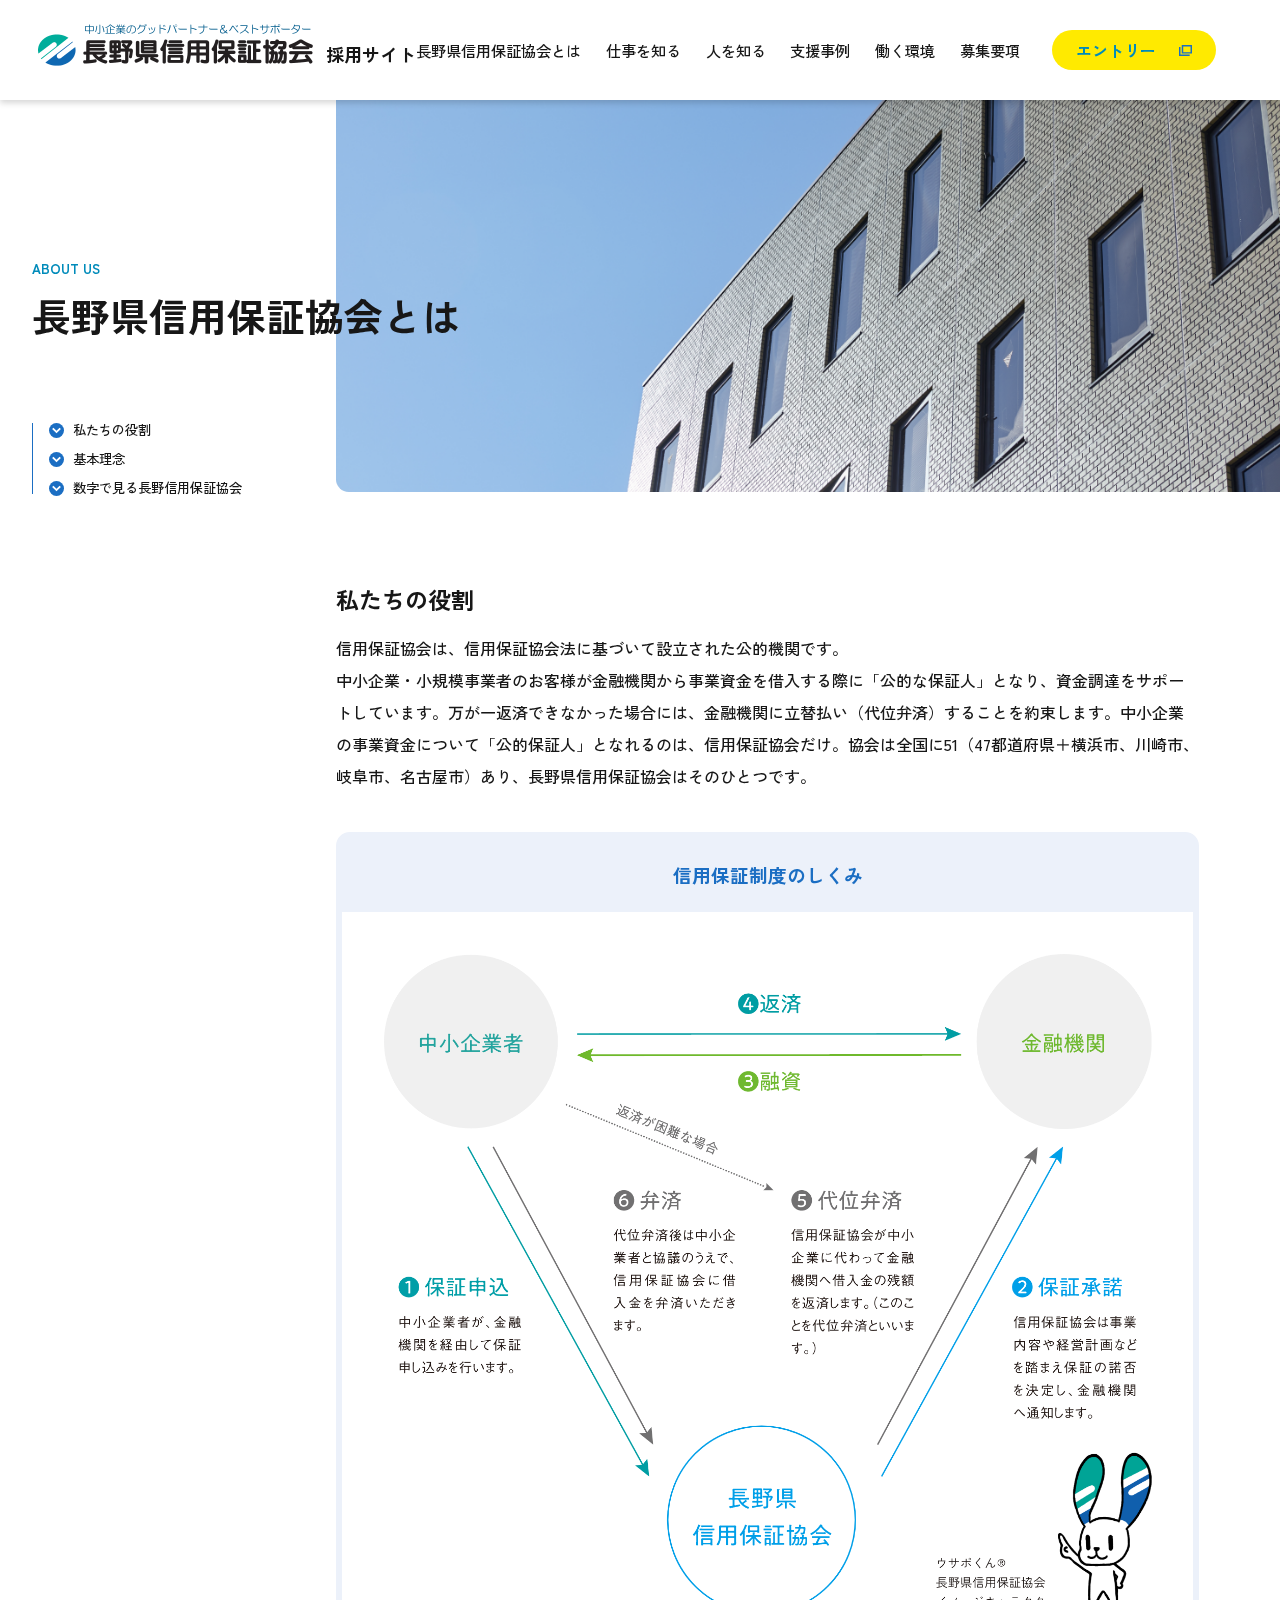
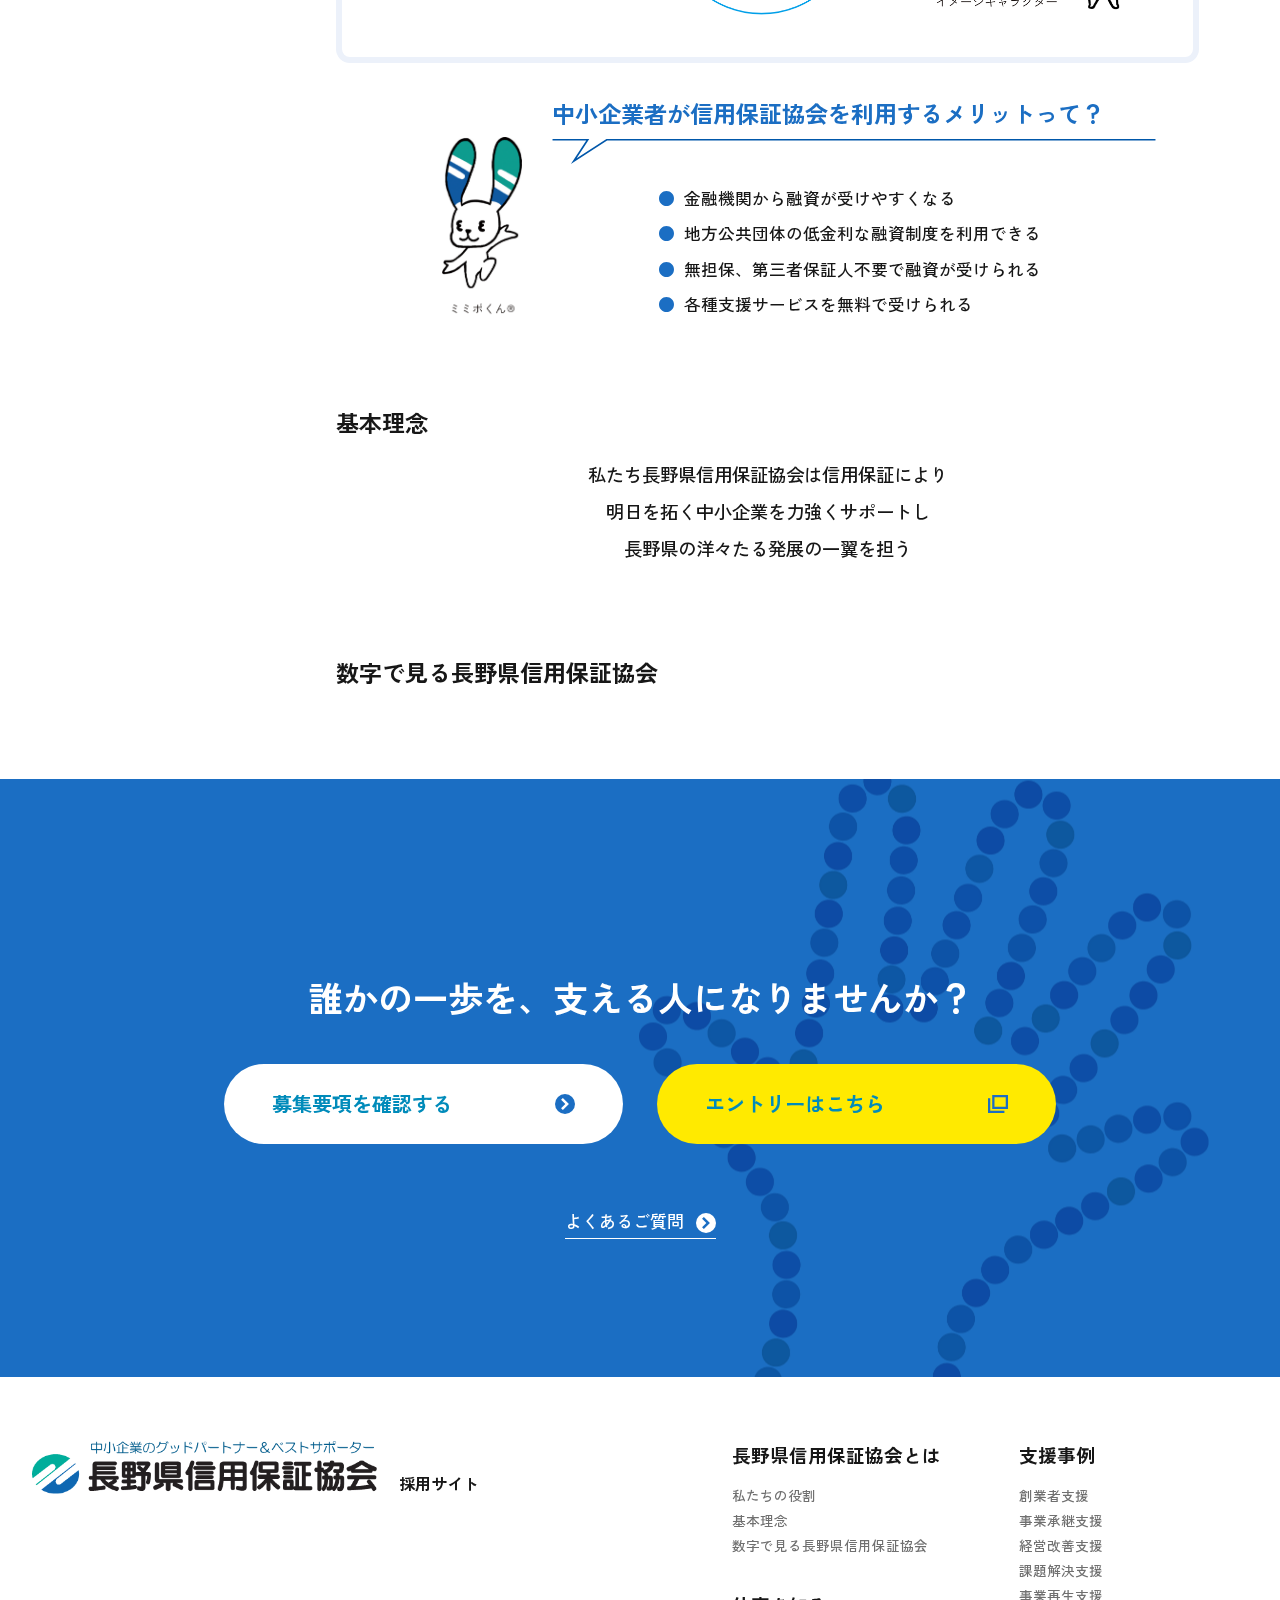
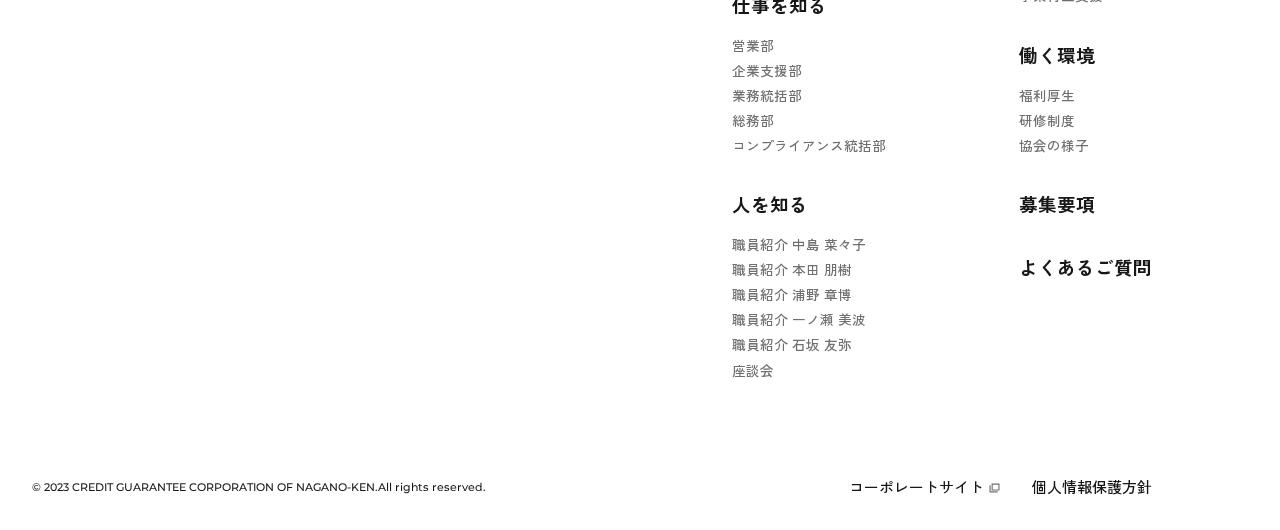
==== about/index.html @ b700a1e4 "20230323-001" ====
<!DOCTYPE html>
<html dir="ltr" lang="ja" prefix="og: https://ogp.me/ns#"  class="no-js">
<head>
<meta charset="UTF-8">
<meta name="viewport" content="width=device-width">
<title>長野県信用保証協会とは | 採用サイト | 長野県信用保証協会</title>

<meta name="robots" content="max-image-preview:large" />
<link rel="canonical" href="http://nagano-cgc-orjp.check-xbiz.jp/cms/recruit" />
<meta property="og:locale" content="ja_JP" />
<meta property="og:site_name" content="長野県信用保証協会とは | 採用サイト | 長野県信用保証協会" />
<meta property="og:type" content="company" />
<meta property="og:title" content="長野県信用保証協会とは | 採用サイト | 長野県信用保証協会" />
<meta property="og:url" content="http://nagano-cgc-orjp.check-xbiz.jp/cms/recruit/guideline" />
<meta property="og:image" content="http://nagano-cgc-orjp.check-xbiz.jp/cms/recruit/ogp.png" />
<meta name="twitter:card" content="summary_large_image" />
<meta name="twitter:title" content="長野県信用保証協会とは | 採用サイト | 長野県信用保証協会" />
<meta name="twitter:image" content="http://nagano-cgc-orjp.check-xbiz.jp/cms/recruit/ogp.png" />

<link rel='stylesheet' href='../assets/css/reset.css?ver=6.1.1' type='text/css' media='all' />
<link rel='stylesheet' href='../assets/css/style.css?ver=6.1.1' type='text/css' media='all' />
<script src="https://ajax.googleapis.com/ajax/libs/jquery/3.6.3/jquery.min.js"></script>
<link rel="icon" href="http://nagano-cgc-orjp.check-xbiz.jp/cms/recruit/favicon.png" type="image/png"/>
</head>

<body class="l-body" id="about">

<div class="p-header__sp">
  <button class="p-header__menu-button"></button>
  <div class="p-header__menu-design">
    <span></span>
    <span></span>
    <span></span>
  </div>
</div>

<header class="l-header">
  <div class="p-header">
    <figure class="p-header__logo">
      <a href="http://nagano-cgc-orjp.check-xbiz.jp/cms">
        <img src="../assets/img/logo.png" alt="長野県信用保証協会 採用サイト">
      </a>
    </figure>
    <div class="p-header__nav-container">
      <nav class="p-header__nav">
        <ul class="p-header__nav-list">
          <li class="p-header__nav-item c-link--animation-ub2"><a href="../about">長野県信用保証協会とは</a></li>
          <li class="p-header__nav-item c-link--animation-ub2"><a href="../works/">仕事を知る</a></li>
          <li class="p-header__nav-item c-link--animation-ub2"><a href="../people/">人を知る</a></li>
          <li class="p-header__nav-item c-link--animation-ub2"><a href="../case/">支援事例</a></li>
          <li class="p-header__nav-item c-link--animation-ub2"><a href="../environment/">働く環境</a></li>
          <li class="p-header__nav-item c-link--animation-ub2"><a href="../guideline/">募集要項</a></li>
        </ul>
        <div class="p-header__nav-entry"><a href=""><span>エントリー</span></a></div>
      </nav>
    </div>
  </div>
</header>

<main class="l-main">

  <div class="l-hero">
    <h1 class="c-text--h1"><span>ABOUT US</span>長野県信用保証協会とは</h1>
    <img src="../assets/img/about/main.png" alt="">
  </div>

  <section class="l-wrapper__outer2 l-wrapper">
    <section class="l-wrapper--left">
      <div class="l-wrapper--left--fixed">
        <h1 class="c-text--h1"><span>ABOUT US</span>長野県信用保証協会とは</h1>
        <nav class="l-nav">
          <ul>
            <li><a href="#">私たちの役割</a></li>
            <li><a href="#">基本理念</a></li>
            <li><a href="#">数字で見る長野信用保証協会</a></li>
          </ul>
        </nav>
      </div>
    </section>
    <section class="l-wrapper__container l-wrapper--right p-about">
      <div class="p-text-box">
        <h2 class="c-text--h2">私たちの役割</h2>
        <p>信用保証協会は、信用保証協会法に基づいて設立された公的機関です。<br>
          中小企業・小規模事業者のお客様が金融機関から事業資金を借入する際に「公的な保証人」となり、資金調達をサポートしています。万が一返済できなかった場合には、金融機関に立替払い（代位弁済）することを約束します。中小企業の事業資金について「公的保証人」となれるのは、信用保証協会だけ。協会は全国に51（47都道府県＋横浜市、川崎市、岐阜市、名古屋市）あり、長野県信用保証協会はそのひとつです。</p>
        <div class="p-text-box--bluBox">
          <h2>信用保証制度のしくみ</h2>
          <div class="p-text-box--bluBox--inner">
            <img src="../assets/img/about/fig.png" alt="">
          </div>
        </div>
        <div class="p-about--merit">
          <h2>中小企業者が信用保証協会を利用するメリットって？</h2>
          <ul>
            <li>金融機関から融資が受けやすくなる</li>
            <li>地方公共団体の低金利な融資制度を利用できる</li>
            <li>無担保、第三者保証人不要で融資が受けられる</li>
            <li>各種支援サービスを無料で受けられる</li>
          </ul>
        </div>
      </div>

      <div class="p-text-box">
        <h2 class="c-text--h2">基本理念</h2>
        <p class="p-about--philosophy">私たち長野県信用保証協会は信用保証により<br>明日を拓く中小企業を力強くサポートし<br>長野県の洋々たる発展の一翼を担う</p>
      </div>

      <div class="p-text-box">
        <h2 class="c-text--h2">数字で見る長野県信用保証協会</h2>
        <section>
          <div>
            <h2></h2>
            <div></div>
          </div>
        </section>
      </div>

    </section>
  </section>
</main>

<footer class="l-footer">
  <div class="p-footer">

    <div class="p-footer__banner">
      <div class="p-footer__banner-inner l-wrapper3">
        <h2 class="p-footer__banner-text">誰かの一歩を、<br class="c-br--tab">支える人になりませんか？</h2>
        <ul class="p-footer__banner-list">
          <li class="p-footer__banner-list-item -white"><a href=""><span>募集要項を確認する</span></a></li>
          <li class="p-footer__banner-list-item -yellow"><a href="" target="_blank"><span>エントリーはこちら</span></a></li>
        </ul>
        <div class="p-footer__banner-list-faq"><a href=""><span>よくあるご質問</span></a></div>
      </div>
    </div>

    <div class="l-wrapper">
      <div class="p-footer__inner-sitemap">
        <div class="p-footer__inner-logo">
          <figure class="p-footer__logo">
            <img src="../assets/img/logo.png" alt="長野県信用保証協会 採用サイト">
          </figure>
        </div>
        <div class="p-footer__inner-list">
          <dl class="p-footer__list">
            <div class="p-footer__list-item">
              <dt><a href="../about/">長野県信用保証協会とは</a></dt>
              <dd><a href="../about/role/">私たちの役割</a></dd>
              <dd><a href="../about/principle/">基本理念</a></dd>
              <dd><a href="../about/detail/">数字で見る長野県信用保証協会</a></dd>
            </div>
            <div class="p-footer__list-item">
              <dt><a href="../works/">仕事を知る</a></dt>
              <dd><a href="../works/business/">営業部</a></dd>
              <dd><a href="../works/support/">企業支援部</a></dd>
              <dd><a href="../works/management/">業務統括部</a></dd>
              <dd><a href="../works/generalAffairs">総務部</a></dd>
              <dd><a href="../works/compliance/">コンプライアンス統括部</a></dd>
            </div>
            <div class="p-footer__list-item">
              <dt><a href="../people/">人を知る</a></dt>
              <dd><a href="../people/people01/">職員紹介 中島 菜々子</a></dd>
              <dd><a href="../people/people02/">職員紹介 本田 朋樹</a></dd>
              <dd><a href="../people/people03/">職員紹介 浦野 章博</a></dd>
              <dd><a href="../people/people04/">職員紹介 一ノ瀬 美波</a></dd>
              <dd><a href="../people/people05/">職員紹介 石坂 友弥</a></dd>
              <dd><a href="../people/symposium/">座談会</a></dd>
            </div>
          </dl>
          <dl class="p-footer__list">
            <div class="p-footer__list-item">
              <dt><a href="../case/">支援事例</a></dt>
              <dd><a href="../case/founder/">創業者支援
              <dd><a href="../case/businessSuccession/">事業承継支援</a></dd>
              <dd><a href="../case/managementImprovement/">経営改善支援</a></dd>
              <dd><a href="../case/problemSolving/">課題解決支援</a></dd>
              <dd><a href="../case/jigyosaisei/">事業再生支援</a></dd>
            </div>
            <div class="p-footer__list-item">
              <dt><a href="../environment/">働く環境</a></dt>
              <dd><a href="../Welfare/">福利厚生</a></dd>
              <dd><a href="../training/">研修制度</a></dd>
              <dd><a href="../state/">協会の様子</a></dd>
            </div>
            <div class="p-footer__list-item">
              <dt><a href="../guideline/">募集要項</a></dt>
            </div>
            <div class="p-footer__list-item">
              <dt><a href="../faq/">よくあるご質問</a></dt>
            </div>
          </dl>
        </div>
      </div>

      <div class="p-footer__inner-bottom">
        <div class="p-footer__bottom">
          <small>&copy; 2023 CREDIT GUARANTEE CORPORATION OF NAGANO-KEN.<br class="c-br--tab">All rights reserved.</small>
        </div>
        <ul class="p-footer__corporate">
          <li><a href=""><span class="c-icon--blank">コーポレートサイト</span></a></li>
          <li><a href=""><span>個人情報保護方針</span></a></li>
        </ul>
      </div>

    </div>
  </div>
</footer>
<script src="../assets/js/common.js"></script>
</body>

</html>
---- assets/css/style.css ----
@charset "UTF-8";
@import url("https://fonts.googleapis.com/css2?family=Zen+Kaku+Gothic+New:wght@400;500;700&display=swap");
@import url("https://fonts.googleapis.com/css2?family=Aboreto&display=swap");
@import url("https://fonts.googleapis.com/css2?family=Montserrat&display=swap");
@import url("https://fonts.googleapis.com/css2?family=Shippori+Mincho:wght@600&display=swap");
/*
i-functions
-----------------------------------------------------*/
/*
i-setting
-----------------------------------------------------*/
a, img, a img {
  border: none;
  outline: none;
  text-decoration: none;
  color: #171717;
}

body {
  font-family: "Zen Kaku Gothic New", sans-serif;
  font-weight: 500;
  color: #171717;
  background-color: #fff;
  position: relative;
  width: 100%;
  -webkit-font-smoothing: antialiased;
}

/*
i-mixin
-----------------------------------------------------*/
/*
index
-----------------------------------------------------*/
/*
l-wrapper
-----------------------------------------------------*/
.l-wrapper {
  max-width: 84rem;
  width: 100%;
  padding: 0 2rem;
  padding: 0 4%;
  margin: 0 auto;
}
@media screen and (min-width: 1280px) {
  .l-wrapper {
    padding: 0 2rem;
  }
}

.l-wrapper2 {
  max-width: 73rem;
  width: 100%;
  padding: 0 0rem;
  margin: 0 auto;
}
@media screen and (min-width: 900px) {
  .l-wrapper2 {
    padding: 0 2rem;
  }
}

.l-wrapper3 {
  max-width: 56rem;
  width: 100%;
  padding: 0 8%;
  margin: 0 auto;
}
@media screen and (min-width: 900px) {
  .l-wrapper3 {
    padding: 0 2rem;
  }
}

.l-wrapper__outer {
  padding-top: clamp(48px, 50vw - 592px, 192px);
}

.l-wrapper__outer2 {
  display: -webkit-box;
  display: -ms-flexbox;
  display: flex;
  -ms-flex-wrap: wrap;
      flex-wrap: wrap;
  -webkit-box-pack: justify;
      -ms-flex-pack: justify;
          justify-content: space-between;
}

.l-wrapper--left {
  max-width: 100%;
  width: 100%;
  margin: 0;
}
@media screen and (min-width: 1280px) {
  .l-wrapper--left {
    max-width: 21rem;
  }
}
.l-wrapper--left--fixed h1 {
  display: none;
}
@media screen and (min-width: 1280px) {
  .l-wrapper--left--fixed h1 {
    display: block;
  }
}
@media screen and (min-width: 1280px) {
  .l-wrapper--left--fixed {
    position: absolute;
    top: 256px;
  }
}

.l-wrapper--right {
  max-width: 100%;
  width: 100%;
  margin: 0;
  padding: 0 4%;
}
@media screen and (min-width: 1280px) {
  .l-wrapper--right {
    padding-left: calc(50% - 304px);
    padding-top: clamp(96px, 28.47vw - 268.4px, 178px);
  }
}

/*
l-section
-----------------------------------------------------*/
/*
l-main
-----------------------------------------------------*/
/*
l-header
-----------------------------------------------------*/
.l-header {
  position: fixed;
  z-index: 11;
  width: 100%;
  top: 0;
  height: 60px;
  background-color: #fff;
  -webkit-box-shadow: 0 3px 6px rgba(0, 0, 0, 0.16);
          box-shadow: 0 3px 6px rgba(0, 0, 0, 0.16);
}
@media screen and (min-width: 1280px) {
  .l-header {
    height: 100px;
  }
}

/*
l-footer
-----------------------------------------------------*/
.l-footer {
  width: 100%;
  position: relative;
  width: 100%;
  background: #fff;
}

/*
l-nav
-----------------------------------------------------*/
.l-nav {
  margin: 2rem 4% 4rem 4%;
}
.l-nav ul {
  border-left: 1px solid #1B6EC3;
  list-style-type: none;
  margin: 0;
  padding: 0;
  display: -webkit-box;
  display: -ms-flexbox;
  display: flex;
  -ms-flex-wrap: wrap;
      flex-wrap: wrap;
  gap: clamp(14px, 0.18vw + 13.2px, 16px);
}
@media screen and (min-width: 1280px) {
  .l-nav ul {
    display: -webkit-box;
    display: -ms-flexbox;
    display: flex;
    -webkit-box-orient: vertical;
    -webkit-box-direction: normal;
        -ms-flex-direction: column;
            flex-direction: column;
  }
}
.l-nav ul li {
  font-size: clamp(0.6875rem, 0.27vw + 0.6125rem, 0.875rem);
  line-height: clamp(11px, 0.27vw + 9.8px, 14px);
  padding-left: clamp(36px, 0.54vw + 33.5px, 42px);
  position: relative;
}
.l-nav ul li:before {
  content: "";
  display: block;
  width: clamp(14px, 0.18vw + 13.2px, 16px);
  height: clamp(14px, 0.18vw + 13.2px, 16px);
  background: url(../img/arw/blue_down.svg) no-repeat 0 0;
  background-size: contain;
  position: absolute;
  top: 0;
  left: clamp(14px, 0.18vw + 13.2px, 16px);
}
@media screen and (min-width: 1280px) {
  .l-nav {
    margin: 0;
  }
}

/*
l-body
-----------------------------------------------------*/
.l-body {
  padding-top: 60px;
}
@media screen and (min-width: 1280px) {
  .l-body {
    padding-top: 100px;
  }
}

/*
l-hero
-----------------------------------------------------*/
.l-hero {
  padding: 0 0 0 8%;
}
.l-hero img {
  border-radius: 0.8rem 0 0 0.8rem;
  margin-top: 0rem;
}
@media screen and (min-width: 1280px) {
  .l-hero img {
    margin-top: -0.8rem;
  }
}
@media screen and (min-width: 1280px) {
  .l-hero {
    padding: 0 0 0 calc(50% - 304px);
  }
}
.l-hero h1 {
  padding-top: clamp(48px, 5.85vw + 21.1px, 96px);
  margin-bottom: clamp(32px, 5.85vw + 5.1px, 80px);
  display: block;
  padding-left: 0;
}
@media screen and (min-width: 1280px) {
  .l-hero h1 {
    display: none;
  }
}

/*
c-text
-----------------------------------------------------*/
.c-text--h1 {
  font-size: clamp(1.5rem, 1.81vw + 0.975rem, 2.75rem);
  line-height: clamp(24px, 1.81vw + 15.6px, 44px);
  margin-bottom: clamp(48px, 5.78vw + 21.4px, 112px);
  font-weight: 700;
  line-height: 1.6rem;
  padding-left: 4%;
}
@media screen and (min-width: 1280px) {
  .c-text--h1 {
    padding-left: 0;
  }
}
.c-text--h1 span {
  font-size: clamp(0.75rem, 0.18vw + 0.7rem, 0.875rem);
  margin-bottom: clamp(12px, 1.08vw + 7.1px, 24px);
  color: #008BBA;
  display: block;
}
.c-text--h2 {
  font-size: clamp(1.25rem, 0.36vw + 1.15rem, 1.5rem);
  line-height: clamp(20px, 0.36vw + 18.4px, 24px);
  margin-bottom: clamp(16px, 0.72vw + 12.7px, 24px);
  font-weight: 700;
}
.c-text--h3 {
  font-size: clamp(1rem, 0.36vw + 0.9rem, 1.25rem);
  line-height: clamp(24px, 0.54vw + 21.5px, 30px);
  margin-bottom: clamp(12px, 0.36vw + 10.4px, 16px);
  padding-left: clamp(12px, 0.36vw + 10.4px, 16px);
  border-left: 1px solid #1B6EC3;
  font-weight: 500;
}

/*
c-arrow
-----------------------------------------------------*/
/*
c-br
-----------------------------------------------------*/
.c-br--tab {
  display: block;
}
@media screen and (min-width: 900px) {
  .c-br--tab {
    display: none;
  }
}
.c-br--tab-r {
  display: none;
}
@media screen and (min-width: 900px) {
  .c-br--tab-r {
    display: block;
  }
}
.c-br--lap {
  display: block;
}
@media screen and (min-width: 1025px) {
  .c-br--lap {
    display: none;
  }
}
.c-br--lap-r {
  display: none;
}
@media screen and (min-width: 1025px) {
  .c-br--lap-r {
    display: block;
  }
}
.c-br--640 {
  display: none;
}

@media screen and (min-width: 540px) {
  .c-br--640 {
    display: block;
  }
}
@media screen and (min-width: 640px) {
  .c-br--640 {
    display: none;
  }
}
/*
c-link
-----------------------------------------------------*/
/*
c-searchbox
-----------------------------------------------------*/
.c-searchbox {
  border-radius: 99px;
  border: 1px solid #1B6EC3;
  line-height: 49px;
  padding-left: 25px;
  width: 100%;
}

/*
c-icon
-----------------------------------------------------*/
.c-icon--blank::after {
  content: "";
  display: inline-block;
  height: 10px;
  width: 9px;
  background-image: url(../img/icon/gray_blank.svg);
  background-repeat: no-repeat;
  background-position: 100% 32%;
  background-size: contain;
  padding-right: 1rem;
}

/*
c-button
-----------------------------------------------------*/
/*
c-figure
-----------------------------------------------------*/
.c-figure--w3h2 {
  aspect-ratio: 3/2;
}

/*
p-footer
-----------------------------------------------------*/
.p-footer {
  padding: 0 0 2rem;
}
.p-footer__banner {
  background: #1B6EC3;
  display: -webkit-box;
  display: -ms-flexbox;
  display: flex;
  -webkit-box-orient: vertical;
  -webkit-box-direction: normal;
      -ms-flex-direction: column;
          flex-direction: column;
  -webkit-box-pack: center;
      -ms-flex-pack: center;
          justify-content: center;
  -webkit-box-align: center;
      -ms-flex-align: center;
          align-items: center;
  padding: 3rem 0 6rem;
  position: relative;
}
@media screen and (min-width: 1280px) {
  .p-footer__banner {
    padding: 12rem 0 9rem;
  }
}
.p-footer__banner::after {
  content: "";
  width: 100%;
  height: 100%;
  position: absolute;
  z-index: 0;
  top: 0;
  left: 0;
  right: 0;
  bottom: 0;
  background: url(../img/footer/hand.png) no-repeat;
  background-size: 240px;
  background-position: -15% 150%;
  mix-blend-mode: multiply;
}
@media screen and (min-width: 1280px) {
  .p-footer__banner::after {
    background-size: 570px 718px;
    background-position: 90% 10%;
  }
}
.p-footer__banner-inner {
  position: relative;
  z-index: 1;
}
.p-footer__banner-text {
  color: #fff;
  font-size: clamp(1.5rem, 1.35vw + 1.1125rem, 2.4375rem);
  font-weight: 700;
  text-align: center;
  margin: 0 auto 3rem;
}
@media screen and (min-width: 1280px) {
  .p-footer__banner-text {
    margin: 0 auto 2.5rem;
  }
}
.p-footer__banner-list {
  display: -webkit-box;
  display: -ms-flexbox;
  display: flex;
  -ms-flex-wrap: wrap;
      flex-wrap: wrap;
  -webkit-box-pack: justify;
      -ms-flex-pack: justify;
          justify-content: space-between;
  gap: 0.8rem 0;
}
@media screen and (min-width: 1280px) {
  .p-footer__banner-list {
    gap: 0;
  }
}
.p-footer__banner-list-item {
  width: 100%;
  height: 60px;
  border-radius: 30px;
  list-style-type: none;
}
@media screen and (min-width: 1280px) {
  .p-footer__banner-list-item {
    width: 48%;
    height: 5rem;
    border-radius: 2.5rem;
  }
}
.p-footer__banner-list-item span {
  color: #008BBA;
  font-weight: 700;
  width: 100%;
  height: 100%;
  padding: 0 2rem;
  display: -webkit-box;
  display: -ms-flexbox;
  display: flex;
  -webkit-box-orient: vertical;
  -webkit-box-direction: normal;
      -ms-flex-direction: column;
          flex-direction: column;
  -webkit-box-pack: center;
      -ms-flex-pack: center;
          justify-content: center;
  font-size: clamp(1rem, 0.54vw + 0.84375rem, 1.375rem);
}
@media screen and (min-width: 1280px) {
  .p-footer__banner-list-item span {
    padding: 0 3rem;
  }
}
.p-footer__banner-list-item.-white {
  background: url(../img/arw/blue_right.svg) no-repeat calc(100% - 2rem) 50% #fff;
  background-size: 15px;
}
@media screen and (min-width: 1280px) {
  .p-footer__banner-list-item.-white {
    background-size: 20px;
    background-position: calc(100% - 3rem) 50%;
  }
}
.p-footer__banner-list-item.-yellow {
  background: url(../img/icon/blue_blank.svg) no-repeat calc(100% - 2rem) 53% #FFEA00;
}
@media screen and (min-width: 1280px) {
  .p-footer__banner-list-item.-yellow {
    background-size: 20px;
    background-position: calc(100% - 3rem) 50%;
  }
}
.p-footer__banner-list-faq {
  margin: 2.5rem auto 0;
  text-align: center;
}
@media screen and (min-width: 1280px) {
  .p-footer__banner-list-faq {
    margin: 4rem auto 0;
  }
}
.p-footer__banner-list-faq a span {
  color: #fff;
  font-size: clamp(0.875rem, 0.36vw + 0.775rem, 1.125rem);
  padding: 0 1.6rem 4px 0;
  position: relative;
  border-bottom: 1px solid #fff;
}
@media screen and (min-width: 1280px) {
  .p-footer__banner-list-faq a span {
    padding: 0 2rem 5px 0;
  }
}
.p-footer__banner-list-faq a span::after {
  content: "";
  width: 15px;
  height: 15px;
  background: url(../img/arw/white_right.svg) no-repeat 0 0;
  background-size: 15px;
  position: absolute;
  right: 0;
  top: 3px;
}
@media screen and (min-width: 1280px) {
  .p-footer__banner-list-faq a span::after {
    width: 20px;
    height: 20px;
    background-size: 20px;
    top: 5px;
  }
}
.p-footer__inner-sitemap {
  display: block;
  -webkit-box-pack: justify;
      -ms-flex-pack: justify;
          justify-content: space-between;
  padding: 2rem 0 3.5rem;
}
@media screen and (min-width: 1280px) {
  .p-footer__inner-sitemap {
    display: -webkit-box;
    display: -ms-flexbox;
    display: flex;
    padding: 4rem 0 6rem;
  }
}
.p-footer__inner-logo {
  width: 100%;
}
.p-footer__logo {
  position: relative;
  width: clamp(345px, 0vw + 345px, 345px);
}
.p-footer__logo > img {
  height: 31px;
  width: auto;
}
@media screen and (min-width: 1280px) {
  .p-footer__logo > img {
    height: 53px;
  }
}
.p-footer__logo::after {
  content: "採用サイト";
  font-size: clamp(0.625rem, 0.72vw + 0.41875rem, 1.125rem);
  color: #171717;
  font-weight: 700;
  position: absolute;
  left: 13.5rem;
  bottom: 0px;
}
@media screen and (min-width: 1280px) {
  .p-footer__logo::after {
    left: auto;
    right: -6.4rem;
    bottom: -2px;
  }
}
.p-footer__inner-list {
  width: 100%;
  -webkit-box-pack: justify;
      -ms-flex-pack: justify;
          justify-content: space-between;
}
@media screen and (min-width: 1280px) {
  .p-footer__inner-list {
    display: -webkit-box;
    display: -ms-flexbox;
    display: flex;
    width: 60%;
    margin-right: 6rem;
  }
}
.p-footer__list {
  width: 100%;
}
@media screen and (min-width: 1280px) {
  .p-footer__list {
    width: auto;
  }
}
.p-footer__list-item {
  display: -webkit-box;
  display: -ms-flexbox;
  display: flex;
  -ms-flex-wrap: wrap;
      flex-wrap: wrap;
  gap: 0.5rem 0;
}
@media screen and (min-width: 1280px) {
  .p-footer__list-item {
    display: block;
  }
}
.p-footer__list-item dt {
  width: 100%;
  margin: 1.5rem 0 0.2rem;
  font-size: clamp(0.9375rem, 0.45vw + 0.80625rem, 1.25rem);
  font-weight: 700;
}
@media screen and (min-width: 1280px) {
  .p-footer__list-item dt {
    width: auto;
    margin: 0;
  }
}
.p-footer__list-item dd {
  width: 48%;
  font-size: clamp(0.75rem, 0.18vw + 0.7rem, 0.875rem);
}
@media screen and (min-width: 1280px) {
  .p-footer__list-item dd {
    width: auto;
  }
}
.p-footer__list-item dd a {
  color: #707070;
}
.p-footer__list-item dd.-sp {
  width: auto;
}
.p-footer__list-item dt + dd {
  margin-top: 0;
}
@media screen and (min-width: 1280px) {
  .p-footer__list-item dt + dd {
    margin-top: 1rem;
  }
}
@media screen and (min-width: 1280px) {
  .p-footer__list-item dd + dd {
    margin-top: 0.3rem;
  }
}
@media screen and (min-width: 1280px) {
  .p-footer__list-item + .p-footer__list-item {
    margin-top: 2.2rem;
  }
}
.p-footer__inner-bottom {
  width: 100%;
  display: -webkit-box;
  display: -ms-flexbox;
  display: flex;
  -ms-flex-wrap: wrap;
      flex-wrap: wrap;
  -webkit-box-pack: justify;
      -ms-flex-pack: justify;
          justify-content: space-between;
}
.p-footer__bottom {
  -webkit-box-ordinal-group: 3;
      -ms-flex-order: 2;
          order: 2;
  line-height: 1;
}
@media screen and (min-width: 1280px) {
  .p-footer__bottom {
    -webkit-box-ordinal-group: 2;
        -ms-flex-order: 1;
            order: 1;
  }
}
.p-footer__bottom > small {
  font-family: "Montserrat", sans-serif;
  font-size: clamp(0.5rem, 0.36vw + 0.4rem, 0.75rem);
}
.p-footer__corporate {
  font-size: clamp(0.75rem, 0.36vw + 0.65rem, 1rem);
  display: -webkit-box;
  display: -ms-flexbox;
  display: flex;
  -webkit-box-pack: end;
      -ms-flex-pack: end;
          justify-content: end;
  gap: 0 1.5rem;
  -webkit-box-ordinal-group: 2;
      -ms-flex-order: 1;
          order: 1;
  margin: 0 0 1rem !important;
}
@media screen and (min-width: 1280px) {
  .p-footer__corporate {
    gap: 0 2rem;
    -webkit-box-ordinal-group: 3;
        -ms-flex-order: 2;
            order: 2;
    margin-bottom: 0 !important;
    margin-right: 6rem !important;
  }
}
.p-footer__corporate li {
  list-style-type: none;
  margin: 0;
  padding: 0;
}

/*
p-header
-----------------------------------------------------*/
.p-header {
  height: 60px !important;
  -ms-scroll-chaining: none;
      overscroll-behavior: contain;
  overflow-y: scroll;
  scrollbar-width: none;
  -ms-overflow-style: none;
  -ms-touch-action: none;
      touch-action: none;
  display: -webkit-box;
  display: -ms-flexbox;
  display: flex;
  -webkit-box-pack: justify;
      -ms-flex-pack: justify;
          justify-content: space-between;
  padding: 0 5% 0 3%;
}
@media screen and (min-width: 1280px) {
  .p-header {
    height: 100px !important;
  }
}
.p-header__logo {
  height: 60px !important;
  z-index: 1;
  display: -webkit-box;
  display: -ms-flexbox;
  display: flex;
  -webkit-box-align: center;
      -ms-flex-align: center;
          align-items: center;
  -webkit-box-pack: center;
      -ms-flex-pack: center;
          justify-content: center;
  -webkit-box-orient: vertical;
  -webkit-box-direction: normal;
      -ms-flex-direction: column;
          flex-direction: column;
  width: 137px;
}
@media screen and (min-width: 1280px) {
  .p-header__logo {
    height: 100px !important;
    width: 275px;
  }
}
.p-header__logo > a {
  display: -webkit-box;
  display: -ms-flexbox;
  display: flex;
  -webkit-box-align: center;
      -ms-flex-align: center;
          align-items: center;
  -webkit-box-pack: start;
      -ms-flex-pack: start;
          justify-content: flex-start;
  position: relative;
}
.p-header__logo > a > img {
  width: 100%;
  height: auto;
}
@media screen and (min-width: 1280px) {
  .p-header__logo > a > img {
    width: 100%;
    margin-top: -11px;
  }
}
.p-header__logo > a::after {
  content: "採用サイト";
  font-size: 10px;
  color: #171717;
  font-weight: 700;
  position: absolute;
  right: -3.8rem;
  bottom: -2px;
}
@media screen and (min-width: 1280px) {
  .p-header__logo > a::after {
    font-size: 18px;
  }
}
@media screen and (min-width: 1280px) {
  .p-header__logo > a::after {
    right: -6.4rem;
    bottom: -2px;
  }
}
.p-header__nav-container {
  display: none;
  font-size: clamp(0.8125rem, 0.27vw + 0.7375rem, 1rem);
  height: 100px;
}
@media screen and (min-width: 1280px) {
  .p-header__nav-container {
    display: -webkit-box;
    display: -ms-flexbox;
    display: flex;
    width: clamp(800px, 45.14vw + 222.2px, 930px);
    margin-left: auto;
    margin-right: 0;
  }
}
.p-header__nav {
  width: 100%;
  display: -webkit-box;
  display: -ms-flexbox;
  display: flex;
  -webkit-box-align: center;
      -ms-flex-align: center;
          align-items: center;
  -webkit-box-pack: justify;
      -ms-flex-pack: justify;
          justify-content: space-between;
}
.p-header__nav-list {
  width: calc(100% - (164px + 2rem));
  padding: 0;
  display: -webkit-box;
  display: -ms-flexbox;
  display: flex;
  -webkit-box-pack: justify;
      -ms-flex-pack: justify;
          justify-content: space-between;
}
.p-header__nav-item {
  list-style-type: none;
}
.p-header__nav-entry {
  width: 164px;
  height: 40px;
  border-radius: 20px;
  padding: 0 1.5rem;
  background: #FFEA00;
}
.p-header__nav-entry span {
  height: 40px;
  position: relative;
  display: -webkit-box;
  display: -ms-flexbox;
  display: flex;
  -webkit-box-orient: vertical;
  -webkit-box-direction: normal;
      -ms-flex-direction: column;
          flex-direction: column;
  -webkit-box-pack: center;
      -ms-flex-pack: center;
          justify-content: center;
  color: #008BBA;
  font-size: clamp(1rem, 0vw + 1rem, 1rem);
  font-weight: 700;
}
.p-header__nav-entry span::after {
  content: "";
  display: block;
  width: 13px;
  height: 12px;
  background: url(../img/icon/blue_blank.svg) no-repeat 0 0;
  position: absolute;
  right: 0;
  top: 38%;
}
.p-header__sp {
  position: fixed;
  display: -webkit-box;
  display: -ms-flexbox;
  display: flex;
  top: 0;
  right: 0;
  height: 60px;
  width: 60px;
  z-index: 101;
  -webkit-box-align: center;
      -ms-flex-align: center;
          align-items: center;
}
@media screen and (min-width: 1280px) {
  .p-header__sp {
    display: none;
  }
}
.p-header__menu-button {
  display: block;
  width: 60px;
  height: 60px;
  position: fixed;
}
.p-header__menu-design {
  position: relative;
  display: -webkit-box;
  display: -ms-flexbox;
  display: flex;
  -webkit-box-orient: vertical;
  -webkit-box-direction: normal;
      -ms-flex-direction: column;
          flex-direction: column;
  -webkit-box-pack: center;
      -ms-flex-pack: center;
          justify-content: center;
  -webkit-box-align: center;
      -ms-flex-align: center;
          align-items: center;
  width: 27px;
  height: 21px;
  margin: -5px 0 0 16px;
  -webkit-transform: translateZ(0);
          transform: translateZ(0);
  z-index: -1;
}
.p-header__menu-design > span {
  -webkit-transition: -webkit-transform 0.2s ease-out;
  transition: -webkit-transform 0.2s ease-out;
  transition: transform 0.2s ease-out;
  transition: transform 0.2s ease-out, -webkit-transform 0.2s ease-out;
  content: "";
  border-top: 1px solid #1B6EC3;
  width: 27px;
  display: block;
}
.p-header__menu-design > span:nth-child(1) {
  margin-top: 8px;
}
.p-header__menu-design > span:nth-child(2) {
  margin-top: 5px;
}
.p-header__menu-design > span:nth-child(3) {
  margin-top: 5px;
}
.p-header__menu-design.active > span:nth-child(1) {
  -webkit-transform: rotate(-30deg);
          transform: rotate(-30deg);
  margin-top: 4px;
}
.p-header__menu-design.active > span:nth-child(2) {
  display: none;
}
.p-header__menu-design.active > span:nth-child(3) {
  -webkit-transform: rotate(30deg);
          transform: rotate(30deg);
  margin-top: -1px;
}

.active.p-header .p-header__nav-container {
  display: block;
  position: absolute;
  background: #fff;
  top: 0;
  left: 0;
  right: 0;
  bottom: 0;
  height: 101vh;
  padding: 80px 12% 0;
}
.active.p-header .p-header__nav {
  display: block;
}
.active.p-header .p-header__nav-list {
  display: block;
  width: 100%;
}
.active.p-header .p-header__nav-item {
  border-bottom: 1px solid #1B6EC3;
  padding: 0.8rem 1.2rem 0.8rem 0;
  background: url(../img/arw/blue_right.svg) no-repeat 99% 50%;
  background-size: 15px;
}
.active.p-header .p-header__nav-entry {
  width: 100%;
  height: 4rem;
  border-radius: 2rem;
  padding: 0 1.5rem;
  margin-top: 2rem;
}
.active.p-header .p-header__nav-entry span {
  height: 4rem;
}
.active.p-header .p-header__nav-entry span::after {
  top: 42%;
}

/*
p-top-head
-----------------------------------------------------*/
.p-top-head {
  width: 100%;
  position: relative;
}
.p-top-head__img {
  position: relative;
  display: -webkit-box;
  display: -ms-flexbox;
  display: flex;
  -webkit-box-align: center;
      -ms-flex-align: center;
          align-items: center;
  -webkit-box-pack: center;
      -ms-flex-pack: center;
          justify-content: center;
  overflow: hidden;
  width: 100%;
  max-width: 1800px;
  margin: 0 auto;
  height: clamp(380px, 15.93vw + 306.7px, 470px);
  border-radius: clamp(15px, 0.45vw + 12.9px, 20px);
}
@media screen and (min-width: 540px) {
  .p-top-head__img {
    height: 380px;
  }
}
@media screen and (min-width: 1025px) {
  .p-top-head__img {
    height: clamp(450px, 31.31vw + 129.1px, 620px);
  }
}
.p-top-head__img::before {
  content: "";
  width: 100%;
  height: 100%;
  display: block;
  position: absolute;
  background-color: #333;
  opacity: 0.15;
  border-radius: 20px;
}
.p-top-head__img > img {
  width: 250%;
  -o-object-fit: cover;
     object-fit: cover;
  position: absolute;
  -webkit-transform: translate(-50%, -50%);
          transform: translate(-50%, -50%);
  top: 46%;
  left: 49.5%;
}
@media screen and (min-width: 540px) {
  .p-top-head__img > img {
    top: 49%;
    width: clamp(745px, 52.78vw + 460px, 1001px);
  }
}
@media screen and (min-width: 1025px) {
  .p-top-head__img > img {
    width: calc(73.3vw + 442.7px) !important;
    margin-top: -62px;
    top: 48%;
    left: 48%;
  }
}
@media screen and (min-width: 1568px) {
  .p-top-head__img > img {
    width: 101vw !important;
  }
}
.p-top-head__bunner {
  position: absolute;
  padding-top: clamp(7px, 1.53vw + 0px, 24px);
  padding-bottom: clamp(7px, 1.53vw + 0px, 24px);
  font-size: clamp(0.625rem, 0.36vw + 0.525rem, 0.875rem);
  width: 91.6%;
  line-height: 22px;
  background-color: #e1f4f2;
  color: #1B6EC3;
  border-radius: 5px;
  padding-left: 23px;
  -webkit-transform: translateX(-50%);
          transform: translateX(-50%);
  top: 4%;
  left: 50%;
}
@media screen and (min-width: 900px) {
  .p-top-head__bunner {
    -webkit-transform: none;
            transform: none;
    width: 266px;
    padding-left: 42px;
    top: 10%;
    right: 5%;
    left: auto;
  }
}
.p-top-head__bunner > a {
  display: block;
  width: 100%;
  height: 100%;
}
.p-top-head__bunner > a > p {
  position: relative;
}
.p-top-head__bunner > a > p::before {
  content: " ";
  display: block;
  position: absolute;
  width: 9px;
  height: 9px;
  top: 6px;
  left: -12px;
  background-image: url(../img/v.svg);
  background-position: center;
  background-size: contain;
  background-repeat: no-repeat;
}
.p-top-head__text {
  position: absolute;
  color: #fff;
  font-size: clamp(1.25rem, 1.81vw + 0.725rem, 2.5rem);
  line-height: clamp(29px, 2.62vw + 16.9px, 58px);
  text-align: right;
  right: 11px;
  top: clamp(283px, 1.95vw + 263px, 272px);
}
@media screen and (min-width: 540px) {
  .p-top-head__text {
    top: 222px;
    right: 29px;
  }
}
@media screen and (min-width: 1025px) {
  .p-top-head__text {
    text-align: left;
    top: clamp(106px, 14.55vw - 43.1px, 185px);
    left: 104px;
    right: auto;
  }
}
@media screen and (min-width: 1568px) {
  .p-top-head__text {
    left: 130px;
  }
}
.p-top-head__box {
  margin-bottom: 29px;
  position: relative;
}
@media screen and (min-width: 1025px) {
  .p-top-head__box {
    margin-top: -135px !important;
    margin-bottom: 53px;
  }
}
.p-top-head__usapokun {
  margin-top: -93px;
  width: clamp(55px, 3.61vw + 38.4px, 95px);
}
@media screen and (min-width: 540px) {
  .p-top-head__usapokun {
    margin-top: -105px;
    width: 51px;
  }
}
@media screen and (min-width: 900px) {
  .p-top-head__usapokun {
    margin-top: -119px;
    width: clamp(55px, 3.61vw + 38.4px, 95px);
  }
}
@media screen and (min-width: 1025px) {
  .p-top-head__usapokun {
    margin-top: -59px;
    margin-left: -9px;
  }
}
.p-top-head__usapokun > img {
  width: 100%;
  height: auto;
}
.p-top-head__inner {
  display: -webkit-box;
  display: -ms-flexbox;
  display: flex;
  -webkit-box-pack: justify;
      -ms-flex-pack: justify;
          justify-content: space-between;
  -webkit-box-orient: vertical;
  -webkit-box-direction: normal;
      -ms-flex-direction: column;
          flex-direction: column;
  row-gap: 20px;
  background-color: #fff;
  border-radius: 0 10px 10px 0;
  width: 93%;
  max-width: 1376px;
  margin: -27px auto 0 0;
  padding: 11px 6.4% 34px 5.7%;
}
@media screen and (min-width: 540px) {
  .p-top-head__inner {
    padding: 43px 1.7% 76px 1%;
  }
}
@media screen and (min-width: 1025px) {
  .p-top-head__inner {
    -webkit-box-orient: horizontal;
    -webkit-box-direction: normal;
        -ms-flex-direction: row;
            flex-direction: row;
    margin: -40px auto 0 auto;
    border-radius: 20px;
    padding: 43px 0 76px 4%;
    gap: 5.9%;
  }
}
.p-top-head__item-container {
  -webkit-box-orient: vertical;
  -webkit-box-direction: normal;
      -ms-flex-direction: column;
          flex-direction: column;
  display: -webkit-box;
  display: -ms-flexbox;
  display: flex;
  -webkit-box-pack: justify;
      -ms-flex-pack: justify;
          justify-content: space-between;
  gap: 23px;
}
@media screen and (min-width: 540px) {
  .p-top-head__item-container {
    -webkit-box-orient: horizontal;
    -webkit-box-direction: normal;
        -ms-flex-direction: row;
            flex-direction: row;
    gap: 0;
  }
}
.p-top-head__item {
  display: -webkit-box;
  display: -ms-flexbox;
  display: flex;
  gap: 17px;
  width: 100%;
}
@media screen and (min-width: 540px) {
  .p-top-head__item {
    width: 49%;
    padding: 0;
  }
}
@media screen and (min-width: 1025px) {
  .p-top-head__item {
    width: 46.5%;
    padding-right: 7.56%;
  }
}
@media screen and (min-width: 1025px) {
  .p-top-head__item--01 {
    border-right: 1px solid #e6e6e6;
  }
}
.p-top-head__item-number {
  font-size: clamp(2.5rem, 5.42vw + 0.9375rem, 6.25rem);
  letter-spacing: -0.05em;
  font-family: "Aboreto", cursive;
  width: 14.6%;
  color: #cae7e4;
}
@media screen and (min-width: 540px) {
  .p-top-head__item-number {
    font-size: clamp(2.5rem, 3.09vw + 1.45625rem, 3.4375rem);
  }
}
@media screen and (min-width: 1025px) {
  .p-top-head__item-number {
    margin-top: -5px;
    width: auto;
    font-size: clamp(4.0625rem, 8.68vw - 2.88125rem, 5.625rem);
  }
}
@media screen and (min-width: 1280px) {
  .p-top-head__item-number {
    margin-top: -3px;
  }
}
.p-top-head__item-right {
  width: 78.4%;
}
@media screen and (min-width: 1025px) {
  .p-top-head__item-right {
    width: auto;
  }
}
.p-top-head__item-inner {
  display: -webkit-box;
  display: -ms-flexbox;
  display: flex;
  -webkit-box-align: center;
      -ms-flex-align: center;
          align-items: center;
  gap: 12px;
}
@media screen and (min-width: 540px) {
  .p-top-head__item-inner {
    gap: 20px;
  }
}
.p-top-head__item-inner > p {
  font-size: clamp(1.5625rem, 0.9vw + 1.30625rem, 2.1875rem);
  line-height: clamp(36px, 1.35vw + 29.8px, 51px);
  white-space: nowrap;
}
@media screen and (min-width: 540px) {
  .p-top-head__item-inner > p {
    font-size: clamp(1.375rem, 1.39vw + 0.90625rem, 1.6875rem);
    line-height: clamp(36px, 1.35vw + 29.8px, 51px);
  }
}
@media screen and (min-width: 900px) {
  .p-top-head__item-inner > p {
    font-size: clamp(1.5625rem, 0.9vw + 1.30625rem, 2.1875rem);
    line-height: clamp(36px, 1.35vw + 29.8px, 51px);
  }
}
.p-top-head__more {
  width: clamp(112px, 2.08vw + 102.4px, 135px);
}
@media screen and (min-width: 540px) {
  .p-top-head__more {
    width: clamp(158px, -14.72vw + 237.5px, 105px);
    font-size: 0.625rem;
  }
}
@media screen and (min-width: 900px) {
  .p-top-head__more {
    width: clamp(91px, 3.97vw + 72.8px, 135px);
    font-size: clamp(0.75rem, 0.08vw + 0.73125rem, 0.8125rem);
  }
}
.p-top-head__item-text {
  font-size: clamp(0.625rem, 0.54vw + 0.46875rem, 1rem);
  line-height: clamp(16px, 0.9vw + 11.9px, 26px);
  margin-top: 10px;
}
.p-top-head__notice {
  display: -webkit-box;
  display: -ms-flexbox;
  display: flex;
  -webkit-box-orient: vertical;
  -webkit-box-direction: normal;
      -ms-flex-direction: column;
          flex-direction: column;
  max-width: 1376px;
  margin: 0 auto 0 0;
  padding: 0 6.4% 0 5.7%;
}
@media screen and (min-width: 540px) {
  .p-top-head__notice {
    -webkit-box-orient: horizontal;
    -webkit-box-direction: normal;
        -ms-flex-direction: row;
            flex-direction: row;
    gap: 3%;
    padding: 43px 1.7% 0 1%;
  }
}
@media screen and (min-width: 1025px) {
  .p-top-head__notice {
    margin: -40px auto 0 auto;
    padding: 43px 0 0 4%;
  }
}
.p-top-head__notice-head {
  color: #ECF1FA;
  border: 1px solid #ECF1FA;
  border-radius: 10px;
  font-size: clamp(0.5rem, 0.45vw + 0.36875rem, 0.8125rem);
  height: clamp(27px, 1.17vw + 21.7px, 40px);
  padding: 0 1.2em;
  margin-bottom: 4px;
  display: -webkit-box;
  display: -ms-flexbox;
  display: flex;
  -webkit-box-align: center;
      -ms-flex-align: center;
          align-items: center;
  font-weight: 400;
  width: 120px;
}
@media screen and (min-width: 540px) {
  .p-top-head__notice-head {
    width: auto;
    margin-left: 3.5%;
  }
}
@media screen and (min-width: 1568px) {
  .p-top-head__notice-head {
    margin-left: 0;
  }
}
.p-top-head__notice-head::before {
  content: "";
  display: inline-block;
  height: 16px;
  width: 16px;
  background-image: url(../img/attention.svg);
  background-repeat: no-repeat;
  background-position: center;
  background-size: contain;
  margin-right: 6px;
}
.p-top-head__ticker-container {
  width: 65%;
  font-size: clamp(0.5625rem, 0.45vw + 0.43125rem, 0.875rem);
  line-height: clamp(27px, 1.17vw + 21.7px, 40px);
  height: clamp(27px, 1.17vw + 21.7px, 40px);
  overflow: hidden;
}
.p-top-head__ticker-container > ul {
  position: relative;
  height: 100%;
  padding: 0;
  margin: 0;
}
.p-top-head__ticker-item {
  position: absolute;
  top: 0;
  left: 0;
  width: 100%;
  height: 100%;
  padding-right: 0;
  opacity: 0;
  font-weight: 400;
}
.p-top-head__ticker-item > a {
  display: inline-block;
  width: auto;
  white-space: nowrap;
  text-decoration: underline;
  -webkit-transition: -webkit-transform 5s linear;
  transition: -webkit-transform 5s linear;
  transition: transform 5s linear;
  transition: transform 5s linear, -webkit-transform 5s linear;
}
.p-top-head .fadeInDown {
  opacity: 0;
}
.p-top-head .fadeInDown.run {
  -webkit-animation: fadeInDown 0.3s cubic-bezier(0.645, 0.045, 0.355, 1) forwards;
          animation: fadeInDown 0.3s cubic-bezier(0.645, 0.045, 0.355, 1) forwards;
}
.p-top-head .fadeOutDown {
  opacity: 1;
}
.p-top-head .fadeOutDown.run {
  -webkit-animation: fadeOutDown 0.3s cubic-bezier(0.645, 0.045, 0.355, 1) forwards;
          animation: fadeOutDown 0.3s cubic-bezier(0.645, 0.045, 0.355, 1) forwards;
}
@-webkit-keyframes fadeInDown {
  0% {
    opacity: 0;
    -webkit-transform: translateY(30px);
            transform: translateY(30px);
  }
  100% {
    opacity: 1;
    -webkit-transform: translateY(0);
            transform: translateY(0);
  }
}
@keyframes fadeInDown {
  0% {
    opacity: 0;
    -webkit-transform: translateY(30px);
            transform: translateY(30px);
  }
  100% {
    opacity: 1;
    -webkit-transform: translateY(0);
            transform: translateY(0);
  }
}
@-webkit-keyframes fadeOutDown {
  0% {
    opacity: 1;
    -webkit-transform: translateY(0);
            transform: translateY(0);
  }
  100% {
    opacity: 0;
    -webkit-transform: translateY(-30px);
            transform: translateY(-30px);
  }
}
@keyframes fadeOutDown {
  0% {
    opacity: 1;
    -webkit-transform: translateY(0);
            transform: translateY(0);
  }
  100% {
    opacity: 0;
    -webkit-transform: translateY(-30px);
            transform: translateY(-30px);
  }
}
@-webkit-keyframes blink {
  0%, 100% {
    opacity: 1;
  }
  50% {
    opacity: 0;
  }
}
@keyframes blink {
  0%, 100% {
    opacity: 1;
  }
  50% {
    opacity: 0;
  }
}

/*
p-text-box
-----------------------------------------------------*/
.p-text-box {
  margin-bottom: clamp(80px, 1.81vw + 71.6px, 100px);
}
.p-text-box--bluBox {
  border-style: solid;
  border-color: #ECF1FA;
  border-width: clamp(3px, 0.36vw + 1.4px, 7px);
  border-radius: clamp(8px, 0.72vw + 4.7px, 16px);
}
.p-text-box--bluBox h2 {
  font-size: clamp(1rem, 0.36vw + 0.9rem, 1.25rem);
  line-height: clamp(24px, 0.72vw + 20.7px, 32px);
  font-weight: 700;
  color: #1B6EC3;
  text-align: center;
  background: #ECF1FA;
  padding-top: clamp(16px, 0.72vw + 12.7px, 24px);
  padding-bottom: clamp(16px, 0.72vw + 12.7px, 24px);
}
.p-text-box--bluBox--inner {
  padding: clamp(24px, 2.17vw + 14px, 48px);
}

/*
p-table
-----------------------------------------------------*/
.p-table {
  margin: 0 auto;
  width: 100%;
}
.p-table__body th {
  background: #1B6EC3;
  color: #fff;
  font-weight: 500;
  border-bottom: 1px solid #fff;
  width: 10%;
  text-align: center;
  vertical-align: middle;
}
.p-table__body td {
  width: 30%;
  font-weight: 300;
  text-align: center;
  vertical-align: middle;
  padding: clamp(16px, 0.72vw + 12.7px, 24px);
  border: 1px solid #ECF1FA;
}
.p-table__body tr:last-child th {
  border-bottom: none;
}
.p-table__head th {
  background: #ECF1FA;
  gap: clamp(14px, 0.18vw + 13.2px, 16px);
  font-weight: 500;
  text-align: center;
  vertical-align: middle;
  padding-top: clamp(12px, 0.36vw + 10.4px, 16px);
  padding-bottom: clamp(12px, 0.36vw + 10.4px, 16px);
}
.p-table__head th.p-table--bg_non {
  background: none;
}
.p-table__head th + th {
  border-left: 1px solid #fff;
}

/*
p-nav
-----------------------------------------------------*/
.p-nav--about {
  border-radius: 10px 0 0 10px;
  padding: 39px 32px;
  background-color: #edf6f5;
}
@media screen and (min-width: 1025px) {
  .p-nav--about {
    background-color: #fff;
  }
}
.p-nav--about__container {
  display: -webkit-box;
  display: -ms-flexbox;
  display: flex;
  -webkit-box-orient: vertical;
  -webkit-box-direction: normal;
      -ms-flex-direction: column;
          flex-direction: column;
  font-size: clamp(0.875rem, 0.18vw + 0.825rem, 1rem);
  line-height: clamp(20px, 0.36vw + 18.4px, 24px);
  gap: 28px;
  width: 81.3%;
  padding-left: 20px;
}
.p-nav--about__container > li > a {
  width: -webkit-fit-content;
  width: -moz-fit-content;
  width: fit-content;
}
@media screen and (min-width: 900px) {
  .p-nav--about__container {
    gap: 24px;
  }
}
@media screen and (min-width: 1025px) {
  .p-nav--about__container {
    font-size: clamp(0.875rem, 0.37vw + 0.6375rem, 1rem);
    line-height: clamp(20px, 0.74vw + 12.4px, 24px);
  }
}
.p-nav--about__item {
  position: relative;
}
.p-nav--about__item::before {
  content: "";
  position: absolute;
  top: 6.5px;
  left: -20px;
  width: 10px;
  height: 10px;
  display: inline-block;
  background-color: #1B6EC3;
  border-radius: 99px;
  margin-right: 10px;
  opacity: 0.3;
}
@media screen and (min-width: 900px) {
  .p-nav--about__item::before {
    top: 8.5px;
  }
}
.p-nav--about__item.current::before {
  opacity: 1;
}
.p-nav--member {
  border-radius: 10px 0 0 10px;
  padding: 39px 32px;
  background-color: #cde4f8;
}
@media screen and (min-width: 1025px) {
  .p-nav--member {
    background-color: #fff;
  }
}
.p-nav--member__container {
  display: -webkit-box;
  display: -ms-flexbox;
  display: flex;
  -webkit-box-orient: vertical;
  -webkit-box-direction: normal;
      -ms-flex-direction: column;
          flex-direction: column;
  font-size: clamp(0.875rem, 0.18vw + 0.825rem, 1rem);
  line-height: clamp(20px, 0.36vw + 18.4px, 24px);
  gap: 28px;
  width: 81.3%;
  padding-left: 20px;
}
@media screen and (min-width: 900px) {
  .p-nav--member__container {
    gap: 24px;
  }
}
@media screen and (min-width: 1025px) {
  .p-nav--member__container {
    font-size: clamp(0.875rem, 0.37vw + 0.6375rem, 1rem);
    line-height: clamp(20px, 0.74vw + 12.4px, 24px);
  }
}
.p-nav--member__item {
  position: relative;
}
.p-nav--member__item::before {
  content: "";
  position: absolute;
  top: 6.5px;
  left: -20px;
  width: 10px;
  height: 10px;
  display: inline-block;
  background-color: #009EA7;
  border-radius: 99px;
  margin-right: 10px;
  opacity: 0.3;
}
@media screen and (min-width: 900px) {
  .p-nav--member__item::before {
    top: 8.5px;
  }
}
.p-nav--member__item.current::before {
  opacity: 1;
}
.p-nav--founding {
  display: none;
  border-radius: 10px 0 0 10px;
  padding: 39px 32px;
  background-color: #edf6f5;
}
@media screen and (min-width: 1025px) {
  .p-nav--founding {
    display: block;
    background-color: #1B6EC3;
  }
}
.p-nav--founding--sp {
  display: block;
}
@media screen and (min-width: 1025px) {
  .p-nav--founding--sp {
    display: none;
  }
}
.p-nav--founding__container {
  display: -webkit-box;
  display: -ms-flexbox;
  display: flex;
  -webkit-box-orient: vertical;
  -webkit-box-direction: normal;
      -ms-flex-direction: column;
          flex-direction: column;
  font-size: clamp(0.875rem, 0.18vw + 0.825rem, 1rem);
  line-height: clamp(20px, 0.36vw + 18.4px, 24px);
  gap: 28px;
  width: 81.3%;
  padding-left: 20px;
}
@media screen and (min-width: 900px) {
  .p-nav--founding__container {
    gap: 24px;
  }
}
@media screen and (min-width: 1025px) {
  .p-nav--founding__container {
    font-size: clamp(0.875rem, 0.37vw + 0.6375rem, 1rem);
    line-height: clamp(20px, 0.74vw + 12.4px, 24px);
  }
}
.p-nav--founding__item {
  position: relative;
  color: #171717;
}
@media screen and (min-width: 1025px) {
  .p-nav--founding__item {
    color: #fff;
  }
}
.p-nav--founding__item::before {
  content: "";
  position: absolute;
  top: 6.5px;
  left: -20px;
  width: 10px;
  height: 10px;
  display: inline-block;
  border-radius: 99px;
  margin-right: 10px;
  opacity: 0.3;
  background-color: #1B6EC3;
}
@media screen and (min-width: 900px) {
  .p-nav--founding__item::before {
    top: 8.5px;
  }
}
@media screen and (min-width: 1025px) {
  .p-nav--founding__item::before {
    background-color: #fff;
  }
}
.p-nav--founding__item.current::before {
  opacity: 1;
}

/*
p-breadcrumb
-----------------------------------------------------*/
.p-breadcrumb {
  position: relative;
  width: 100%;
  overflow-x: hidden;
  font-size: clamp(0.625rem, 0.18vw + 0.575rem, 0.75rem);
  margin-top: clamp(10px, 1.08vw + 5.1px, 22px);
  padding-left: clamp(25px, 3.07vw + 10.9px, 59px);
  color: #676767;
}
.p-breadcrumb__container {
  overflow-x: scroll;
  overflow-y: hidden;
  -webkit-box-sizing: border-box;
          box-sizing: border-box;
  display: -webkit-box;
  display: -ms-flexbox;
  display: flex;
  gap: 0.7em;
  scrollbar-width: none;
  -ms-overflow-style: none;
}
.p-breadcrumb__container::-webkit-scrollbar {
  display: none;
}
.p-breadcrumb__container > span {
  position: relative;
  white-space: nowrap;
  color: #999;
}
.p-breadcrumb__item {
  white-space: nowrap;
  position: relative;
}
.p-breadcrumb__item > span > a {
  position: relative;
}
.p-breadcrumb__item > span > a::after {
  -webkit-transition: all 0.09s ease-out;
  transition: all 0.09s ease-out;
  content: "";
  height: 1px;
  width: 100%;
  position: absolute;
  display: block;
  bottom: 1px;
  left: 0;
  background-color: #1B6EC3;
  -webkit-transform: scale(0, 1);
          transform: scale(0, 1);
  -webkit-transform-origin: left top;
          transform-origin: left top;
}
.p-breadcrumb__item > span > a:hover::after {
  -webkit-transform: scale(1, 1);
          transform: scale(1, 1);
}
.p-breadcrumb__item::after {
  content: "＞";
  margin-left: 0.7em;
}
.p-breadcrumb__item > a {
  position: relative;
}
.p-breadcrumb__item > a::after {
  -webkit-transition: all 0.09s ease-out;
  transition: all 0.09s ease-out;
  content: "";
  height: 1px;
  width: 100%;
  position: absolute;
  display: block;
  bottom: 1px;
  left: 0;
  background-color: #1B6EC3;
  -webkit-transform: scale(0, 1);
          transform: scale(0, 1);
  -webkit-transform-origin: left top;
          transform-origin: left top;
}
.p-breadcrumb__item > a:hover::after {
  -webkit-transform: scale(1, 1);
          transform: scale(1, 1);
}

/*
p-link-box
-----------------------------------------------------*/
/*
p-faq
-----------------------------------------------------*/
.p-faq > dl > div > dt {
  padding-left: clamp(48px, 2.53vw + 36.3px, 76px);
  padding-right: clamp(12px, 1.08vw + 7.1px, 24px);
  padding-top: clamp(12px, 1.08vw + 7.1px, 24px);
  padding-bottom: clamp(12px, 1.08vw + 7.1px, 24px);
  margin-bottom: clamp(12px, 0.36vw + 10.4px, 16px);
  border-radius: clamp(4px, 0.36vw + 2.4px, 8px);
  background: #ECF1FA;
}
.p-faq > dl > div > dt span {
  font-size: clamp(1.125rem, 0.54vw + 0.96875rem, 1.5rem);
  line-height: clamp(24px, 0.72vw + 20.7px, 32px);
  font-weight: 700;
  position: relative;
}
.p-faq > dl > div > dt span:before {
  content: "Q";
  font-size: clamp(1.375rem, 0.63vw + 1.19375rem, 1.8125rem);
  color: #1B6EC3;
  font-weight: 700;
  line-height: 1rem;
  position: absolute;
  top: 5px;
  left: -2rem;
}
@media screen and (min-width: 900px) {
  .p-faq > dl > div > dt span:before {
    top: 8px;
    left: -2.8rem;
  }
}
.p-faq > dl > div > dd {
  padding-left: clamp(48px, 2.53vw + 36.3px, 76px);
  padding-right: clamp(8px, 0.72vw + 4.7px, 16px);
  position: relative;
}
.p-faq > dl > div > dd span {
  font-size: clamp(0.875rem, 0.18vw + 0.825rem, 1rem);
  line-height: clamp(24px, 0.72vw + 20.7px, 32px);
  position: relative;
}
.p-faq > dl > div > dd span:before {
  content: "A";
  font-size: clamp(1.375rem, 0.63vw + 1.19375rem, 1.8125rem);
  font-weight: 700;
  line-height: 1rem;
  position: absolute;
  top: 3px;
  left: -1.9rem;
}
@media screen and (min-width: 900px) {
  .p-faq > dl > div > dd span:before {
    top: 3px;
    left: -2.7rem;
  }
}
.p-faq > dl > div + div {
  margin-top: clamp(32px, 1.44vw + 25.4px, 48px);
}

/*
p-guideline
-----------------------------------------------------*/
.p-guideline > dl > div {
  display: -webkit-box;
  display: -ms-flexbox;
  display: flex;
  -ms-flex-wrap: wrap;
      flex-wrap: wrap;
  border-top: 1px solid #ECF1FA;
  padding-top: clamp(16px, 0vw + 16px, 16px);
  padding-bottom: clamp(16px, 0vw + 16px, 16px);
}
.p-guideline > dl > div > dt {
  width: 100%;
  margin-bottom: 1rem;
  font-weight: 700;
  padding-left: clamp(0px, 4.79vw - 43.1px, 32px);
  padding-right: clamp(0px, 2.4vw - 21.6px, 16px);
}
@media screen and (min-width: 900px) {
  .p-guideline > dl > div > dt {
    width: 25%;
    margin-bottom: 0rem;
  }
}
.p-guideline > dl > div > dd {
  width: 100%;
}
@media screen and (min-width: 900px) {
  .p-guideline > dl > div > dd {
    width: 75%;
  }
}
.p-guideline > dl > div > dd > ul {
  margin: 0;
  padding-left: 1.2rem;
}
.p-guideline > dl > div > dd > p:last-child {
  padding-bottom: 0;
  margin-bottom: 0;
}
.p-guideline > dl > div > dd > dl > div {
  display: -webkit-box;
  display: -ms-flexbox;
  display: flex;
  -ms-flex-wrap: wrap;
      flex-wrap: wrap;
  padding: 0 0 0.5rem 0;
}
.p-guideline > dl > div > dd > dl > div:last-child {
  padding-bottom: 0;
  margin-bottom: 0;
}
.p-guideline > dl > div > dd > dl > div > dt {
  width: auto;
}
.p-guideline > dl > div > dd > dl > div > dd {
  width: auto;
}
.p-guideline--flow {
  list-style-type: none;
  width: 100%;
  margin: 0 auto !important;
}
@media screen and (min-width: 900px) {
  .p-guideline--flow {
    width: 70%;
  }
}
.p-guideline--flow li {
  background: #ECF1FA;
  font-size: clamp(1rem, 0.36vw + 0.9rem, 1.25rem);
  line-height: 1rem;
  text-align: center;
  font-weight: 700;
  padding-top: clamp(12px, 0.72vw + 8.7px, 20px);
  padding-bottom: clamp(12px, 0.72vw + 8.7px, 20px);
  border-radius: clamp(4px, 0.36vw + 2.4px, 8px);
  margin: 0 0 32px 0;
  position: relative;
}
.p-guideline--flow li:not(:last-child)::after {
  content: "";
  display: block;
  width: 20px;
  height: 12px;
  border-style: solid;
  border-width: 12px 10px 0 10px;
  border-color: #1b5ec3 transparent transparent transparent;
  position: absolute;
  left: calc(50% - 10px);
  bottom: -22px;
}

/*
p-environment
-----------------------------------------------------*/
.p-environment--state {
  display: -webkit-box;
  display: -ms-flexbox;
  display: flex;
  -ms-flex-wrap: wrap;
      flex-wrap: wrap;
  -webkit-box-pack: justify;
      -ms-flex-pack: justify;
          justify-content: space-between;
}
.p-environment--state figure {
  width: 50%;
}
.p-environment--state figure figcaption {
  display: inline;
  font-weight: 700;
}
.p-environment--state ul {
  width: calc(50% - 2rem);
  margin: 0;
  padding: 0 80px 0 0;
  list-style-type: none;
}
.p-environment--state ul li {
  list-style-type: none;
  position: relative;
  margin-bottom: 1.2rem;
}
.p-environment--state ul li::after {
  content: "";
  width: 60px;
  height: 60px;
  position: absolute;
  right: -80px;
  top: calc(50% - 30px);
}
.p-environment--state ul li span {
  font-size: clamp(0.875rem, 0.18vw + 0.825rem, 1rem);
  line-height: clamp(21px, 0.63vw + 18.1px, 28px);
  padding-top: clamp(0.5rem, 0.36vw + 0.4rem, 0.75rem);
  padding-bottom: clamp(0.5rem, 0.36vw + 0.4rem, 0.75rem);
  padding-left: clamp(1rem, 0.72vw + 0.79375rem, 1.5rem);
  padding-right: clamp(1rem, 0.72vw + 0.79375rem, 1.5rem);
  border-radius: 10px 10px 0 10px;
  background: #fff;
  -webkit-filter: drop-shadow(1px 1px 4px rgba(0, 0, 0, 0.1));
          filter: drop-shadow(1px 1px 4px rgba(0, 0, 0, 0.1));
  position: relative;
  display: block;
}
.p-environment--state ul li span:after {
  content: "";
  width: 0;
  height: 0;
  border-style: solid;
  border-width: 12px 0 0px 16px;
  border-color: transparent transparent transparent #fff;
  pointer-events: none;
  position: absolute;
  margin-top: -12px;
  left: 100%;
  top: 100%;
  background: none;
}
.p-environment--stateA figure figcaption {
  color: #1B6EC3;
  border-bottom: 1px solid #1B6EC3;
}
.p-environment--stateA ul li:nth-child(1)::after {
  background: url(../img/environment/voice_01A.svg) no-repeat 50% 50%/60px;
}
.p-environment--stateA ul li:nth-child(2)::after {
  background: url(../img/environment/voice_01B.svg) no-repeat 50% 50%/60px;
}
.p-environment--stateA ul li:nth-child(3)::after {
  background: url(../img/environment/voice_01C.svg) no-repeat 50% 50%/60px;
}
.p-environment--stateA ul li:nth-child(4)::after {
  background: url(../img/environment/voice_01D.svg) no-repeat 50% 50%/60px;
}
.p-environment--stateB {
  margin-top: clamp(80px, 2.89vw + 66.7px, 112px);
}
.p-environment--stateB figure figcaption {
  color: #008BBA;
  border-bottom: 1px solid #008BBA;
}
.p-environment--stateB ul li:nth-child(1)::after {
  background: url(../img/environment/voice_02A.svg) no-repeat 50% 50%/60px;
}
.p-environment--stateB ul li:nth-child(2)::after {
  background: url(../img/environment/voice_02B.svg) no-repeat 50% 50%/60px;
}
.p-environment--stateB ul li:nth-child(3)::after {
  background: url(../img/environment/voice_02C.svg) no-repeat 50% 50%/60px;
}
.p-environment--stateB ul li:nth-child(4)::after {
  background: url(../img/environment/voice_02D.svg) no-repeat 50% 50%/60px;
}
.p-environment--stateC {
  margin-top: clamp(80px, 2.89vw + 66.7px, 112px);
}
.p-environment--stateC figure figcaption {
  color: #009EA7;
  border-bottom: 1px solid #009EA7;
}
.p-environment--stateC ul li:nth-child(1)::after {
  background: url(../img/environment/voice_03A.svg) no-repeat 50% 50%/60px;
}
.p-environment--stateC ul li:nth-child(2)::after {
  background: url(../img/environment/voice_03B.svg) no-repeat 50% 50%/60px;
}
.p-environment--stateC ul li:nth-child(3)::after {
  background: url(../img/environment/voice_03C.svg) no-repeat 50% 50%/60px;
}
.p-environment--stateC ul li:nth-child(4)::after {
  background: url(../img/environment/voice_03D.svg) no-repeat 50% 50%/60px;
}

/*
p-about
-----------------------------------------------------*/
.p-about--merit {
  width: 100%;
  margin: 80px auto 0;
  padding: 0;
  background: none;
}
@media screen and (min-width: 540px) {
  .p-about--merit {
    margin: 32px auto 0;
    background: url(../img/about/mimipo.png) no-repeat 3% 50%;
    background-size: 12%;
    padding: 0 0 0 20%;
    width: 90%;
  }
}
@media screen and (min-width: 900px) {
  .p-about--merit {
    background-position: 9% 100%;
    background-size: 80px;
  }
}
.p-about--merit h2 {
  font-weight: 700;
  color: #1B6EC3;
  font-size: clamp(0.9375rem, 0.99vw + 0.65625rem, 1.625rem);
  line-height: 1.6;
  position: relative;
  padding-left: 21%;
}
.p-about--merit h2::before {
  content: "";
  background: url(../img/about/mimipo.png) no-repeat 50% 50%;
  background-size: contain;
  display: block;
  width: 17%;
  height: 22vw;
  bottom: 0;
  left: 0;
  position: absolute;
}
@media screen and (min-width: 540px) {
  .p-about--merit h2 {
    padding: 0;
  }
  .p-about--merit h2::before {
    display: none;
  }
}
.p-about--merit h2::after {
  content: "";
  display: block;
  width: 100%;
  height: 20px;
  background: url(../img/about/line.svg) no-repeat 0 100%;
  background-size: contain;
}
@media screen and (min-width: 540px) {
  .p-about--merit h2::after {
    height: 32px;
  }
}
.p-about ul {
  margin-top: clamp(16px, 0.72vw + 12.7px, 24px);
  padding: 0;
  list-style-type: none;
}
@media screen and (min-width: 540px) {
  .p-about ul {
    padding: 0 0 0 0px;
  }
}
@media screen and (min-width: 900px) {
  .p-about ul {
    padding: 0 0 0 106px;
  }
}
.p-about ul li {
  font-size: clamp(0.8125rem, 0.45vw + 0.68125rem, 1.125rem);
  line-height: 1.4;
  padding: 0;
  position: relative;
}
.p-about ul li::before {
  content: "●";
  color: #1B6EC3;
  font-size: clamp(0.875rem, 0.36vw + 0.775rem, 1.125rem);
  padding-right: clamp(8px, 0.18vw + 7.2px, 10px);
}
.p-about ul li + li {
  margin-top: clamp(8px, 0.36vw + 6.4px, 12px);
}
.p-about--philosophy {
  font-size: clamp(0.875rem, 0.54vw + 0.71875rem, 1.25rem);
  line-height: 2;
}
@media screen and (min-width: 540px) {
  .p-about--philosophy {
    text-align: center;
  }
}

/* =====================================================
  1.0 - Foundation
===================================================== */
/* =====================================================
  2.0 - Layout
===================================================== */
/* =====================================================
  3.0 - Object
===================================================== */
/*
  3.1 - Component
-----------------------------------------------------*/
/*
  3.2 - Project
-----------------------------------------------------*/
/*
  3.3 - Utility
-----------------------------------------------------*/
/*# sourceMappingURL=style.css.map */
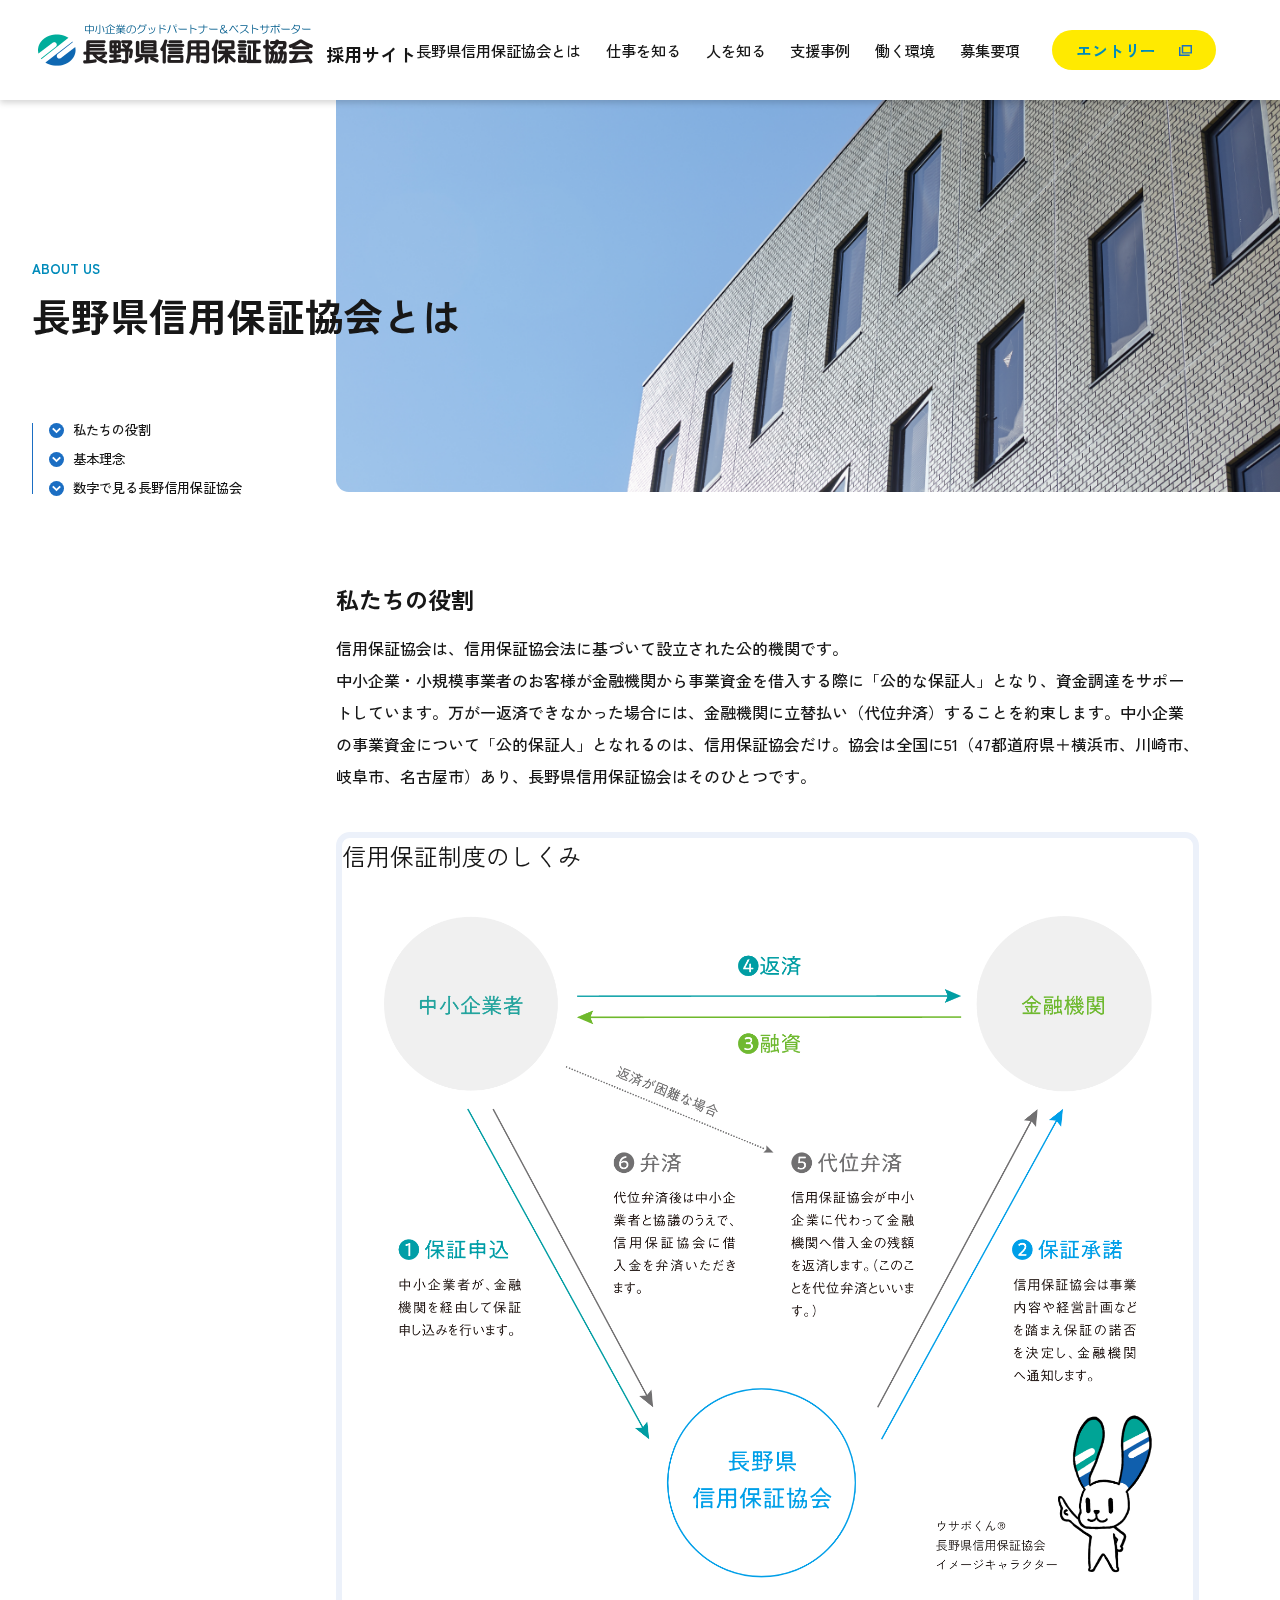
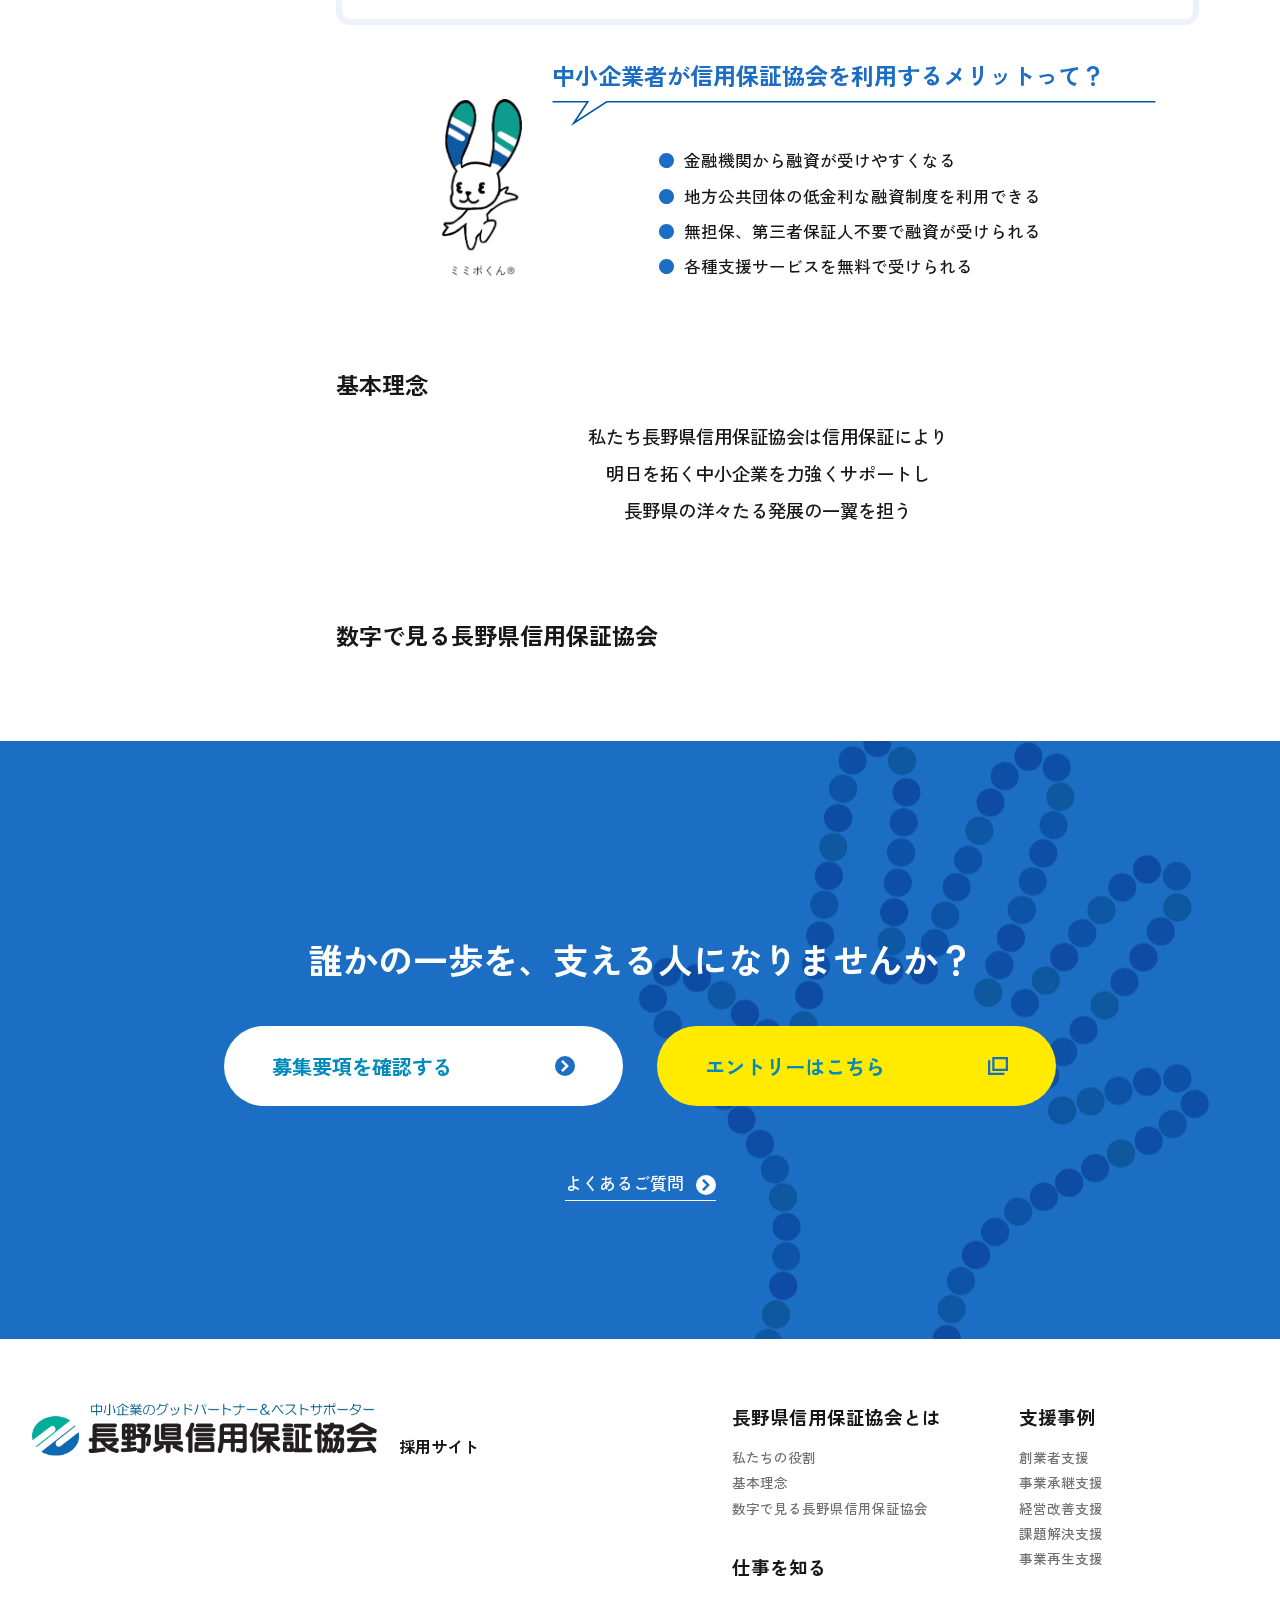
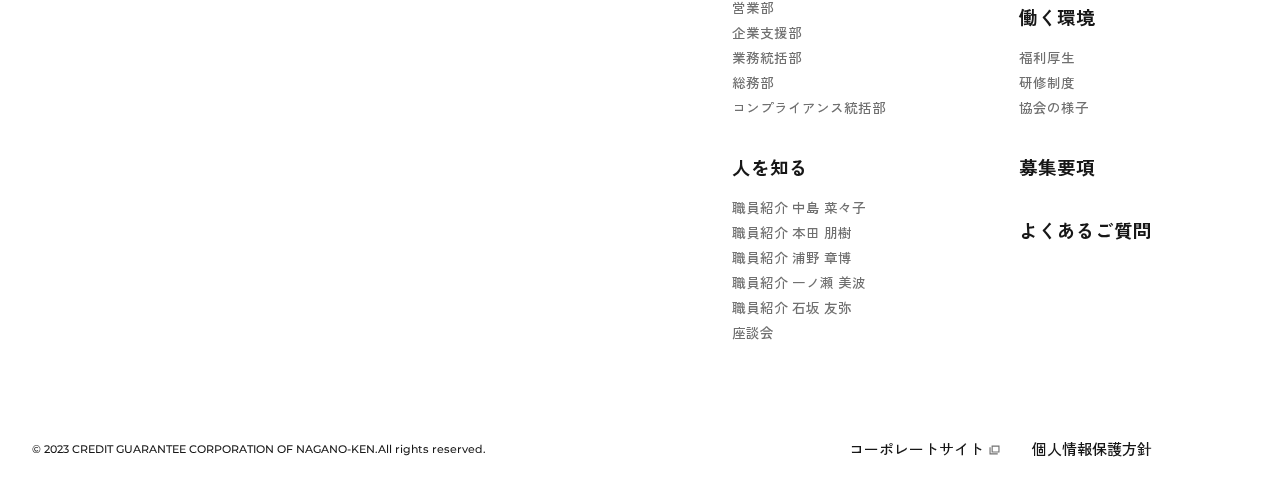
==== commit b683331b: "20230327-002" ====
--- a/about/index.html
+++ b/about/index.html
@@ -70,15 +70,15 @@
         <h1 class="c-text--h1"><span>ABOUT US</span>長野県信用保証協会とは</h1>
         <nav class="l-nav">
           <ul>
-            <li><a href="#">私たちの役割</a></li>
-            <li><a href="#">基本理念</a></li>
-            <li><a href="#">数字で見る長野信用保証協会</a></li>
+            <li><a href="#anchor--01">私たちの役割</a></li>
+            <li><a href="#anchor--02">基本理念</a></li>
+            <li><a href="#anchor--03">数字で見る長野信用保証協会</a></li>
           </ul>
         </nav>
       </div>
     </section>
     <section class="l-wrapper__container l-wrapper--right p-about">
-      <div class="p-text-box">
+      <div class="p-text-box" id="anchor--01">
         <h2 class="c-text--h2">私たちの役割</h2>
         <p>信用保証協会は、信用保証協会法に基づいて設立された公的機関です。<br>
           中小企業・小規模事業者のお客様が金融機関から事業資金を借入する際に「公的な保証人」となり、資金調達をサポートしています。万が一返済できなかった場合には、金融機関に立替払い（代位弁済）することを約束します。中小企業の事業資金について「公的保証人」となれるのは、信用保証協会だけ。協会は全国に51（47都道府県＋横浜市、川崎市、岐阜市、名古屋市）あり、長野県信用保証協会はそのひとつです。</p>
@@ -99,12 +99,12 @@
         </div>
       </div>
 
-      <div class="p-text-box">
+      <div class="p-text-box" id="anchor--02">
         <h2 class="c-text--h2">基本理念</h2>
         <p class="p-about--philosophy">私たち長野県信用保証協会は信用保証により<br>明日を拓く中小企業を力強くサポートし<br>長野県の洋々たる発展の一翼を担う</p>
       </div>
 
-      <div class="p-text-box">
+      <div class="p-text-box" id="anchor--03">
         <h2 class="c-text--h2">数字で見る長野県信用保証協会</h2>
         <section>
           <div>
--- a/assets/css/style.css
+++ b/assets/css/style.css
@@ -291,6 +291,14 @@
   padding-left: clamp(12px, 0.36vw + 10.4px, 16px);
   border-left: 1px solid #1B6EC3;
   font-weight: 500;
+}
+.c-text--h4 {
+  font-size: clamp(0.875rem, 0.36vw + 0.775rem, 1.125rem);
+  line-height: clamp(24px, 0.72vw + 20.7px, 32px);
+  margin-bottom: clamp(12px, 0.36vw + 10.4px, 16px);
+  padding-bottom: clamp(12px, 0.36vw + 10.4px, 16px);
+  border-bottom: 2px solid #ECF1FA;
+  font-weight: 700;
 }
 
 /*
@@ -1571,7 +1579,7 @@
   border-width: clamp(3px, 0.36vw + 1.4px, 7px);
   border-radius: clamp(8px, 0.72vw + 4.7px, 16px);
 }
-.p-text-box--bluBox h2 {
+.p-text-box--bluBox--h2 {
   font-size: clamp(1rem, 0.36vw + 0.9rem, 1.25rem);
   line-height: clamp(24px, 0.72vw + 20.7px, 32px);
   font-weight: 700;
@@ -1581,8 +1589,114 @@
   padding-top: clamp(16px, 0.72vw + 12.7px, 24px);
   padding-bottom: clamp(16px, 0.72vw + 12.7px, 24px);
 }
+.p-text-box--bluBox--h2 span {
+  font-size: clamp(0.75rem, 0.18vw + 0.7rem, 0.875rem);
+  display: block;
+  font-weight: 500;
+  margin-bottom: clamp(16px, 0.72vw + 12.7px, 24px);
+}
 .p-text-box--bluBox--inner {
   padding: clamp(24px, 2.17vw + 14px, 48px);
+}
+.p-text-box--bluBox--fig {
+  display: block;
+}
+@media screen and (min-width: 900px) {
+  .p-text-box--bluBox--fig {
+    display: -webkit-box;
+    display: -ms-flexbox;
+    display: flex;
+    -webkit-box-pack: justify;
+        -ms-flex-pack: justify;
+            justify-content: space-between;
+    gap: 1.5rem 2.5rem;
+  }
+}
+.p-text-box--bluBox--fig figure {
+  -webkit-box-ordinal-group: 2;
+      -ms-flex-order: 1;
+          order: 1;
+}
+@media screen and (min-width: 900px) {
+  .p-text-box--bluBox--fig figure {
+    -webkit-box-ordinal-group: 3;
+        -ms-flex-order: 2;
+            order: 2;
+  }
+}
+.p-text-box--bluBox--fig figure img {
+  margin: 0 auto 1rem;
+  width: 50%;
+}
+@media screen and (min-width: 900px) {
+  .p-text-box--bluBox--fig figure img {
+    margin: 0;
+    width: 100%;
+  }
+}
+.p-text-box--bluBox--dl {
+  margin-bottom: clamp(32px, 1.44vw + 25.4px, 48px);
+  -webkit-box-ordinal-group: 3;
+      -ms-flex-order: 2;
+          order: 2;
+}
+@media screen and (min-width: 900px) {
+  .p-text-box--bluBox--dl {
+    -webkit-box-ordinal-group: 2;
+        -ms-flex-order: 1;
+            order: 1;
+  }
+}
+.p-text-box--bluBox--dl > div {
+  display: -webkit-box;
+  display: -ms-flexbox;
+  display: flex;
+  gap: 1rem 1.5rem;
+}
+.p-text-box--bluBox--dl > div + div {
+  margin-top: 1rem;
+}
+.p-text-box--bluBox--dt span {
+  font-size: clamp(0.75rem, 0.18vw + 0.7rem, 0.875rem);
+  padding-top: clamp(4px, 0.18vw + 3.2px, 6px);
+  padding-bottom: clamp(4px, 0.18vw + 3.2px, 6px);
+  background: #ECF1FA;
+  border-radius: 2rem;
+  display: inline-block;
+  width: 5.5rem;
+  text-align: center;
+}
+.p-text-box--bluBox--dd {
+  font-size: clamp(0.875rem, 0.18vw + 0.825rem, 1rem);
+}
+.p-text-box--bluBox--flow {
+  position: relative;
+}
+.p-text-box--bluBox--flow + .p-text-box--bluBox--flow {
+  margin-top: clamp(48px, 1.44vw + 41.4px, 64px);
+}
+.p-text-box--bluBox--flow + .p-text-box--bluBox--flow::before {
+  content: "";
+  width: 26px;
+  height: 16px;
+  border-style: solid;
+  border-width: 16px 13px 0 13px;
+  border-color: #1b6fc3 transparent transparent transparent;
+  position: absolute;
+  top: -26px;
+  left: calc(50% - 13px);
+}
+@media screen and (min-width: 1025px) {
+  .p-text-box--bluBox--flow + .p-text-box--bluBox--flow::before {
+    width: 32px;
+    height: 22px;
+    border-width: 22px 16px 0 16px;
+    top: -32px;
+    left: calc(50% - 16px);
+  }
+}
+.p-text-box--bluBox + .p-text-box--bluBox {
+  margin-top: clamp(28px, 0.36vw + 26.4px, 32px);
 }
 
 /*
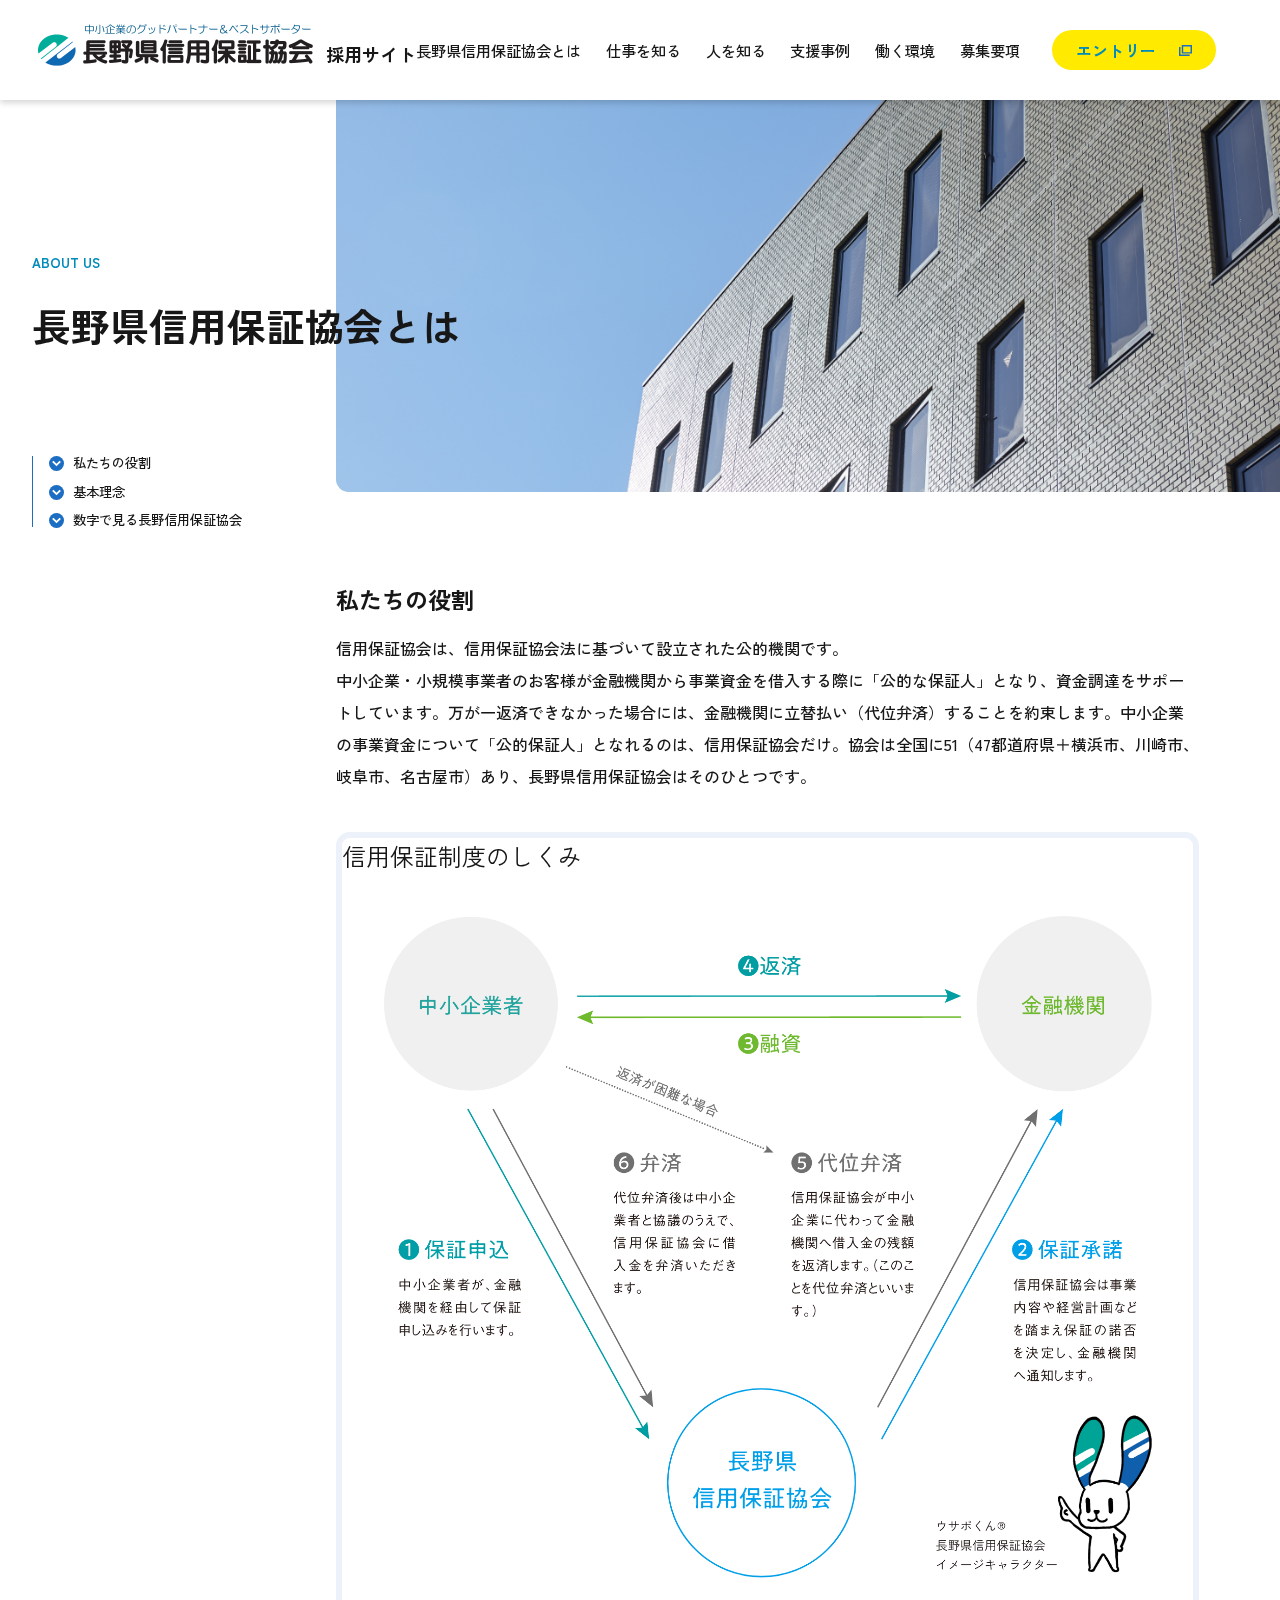
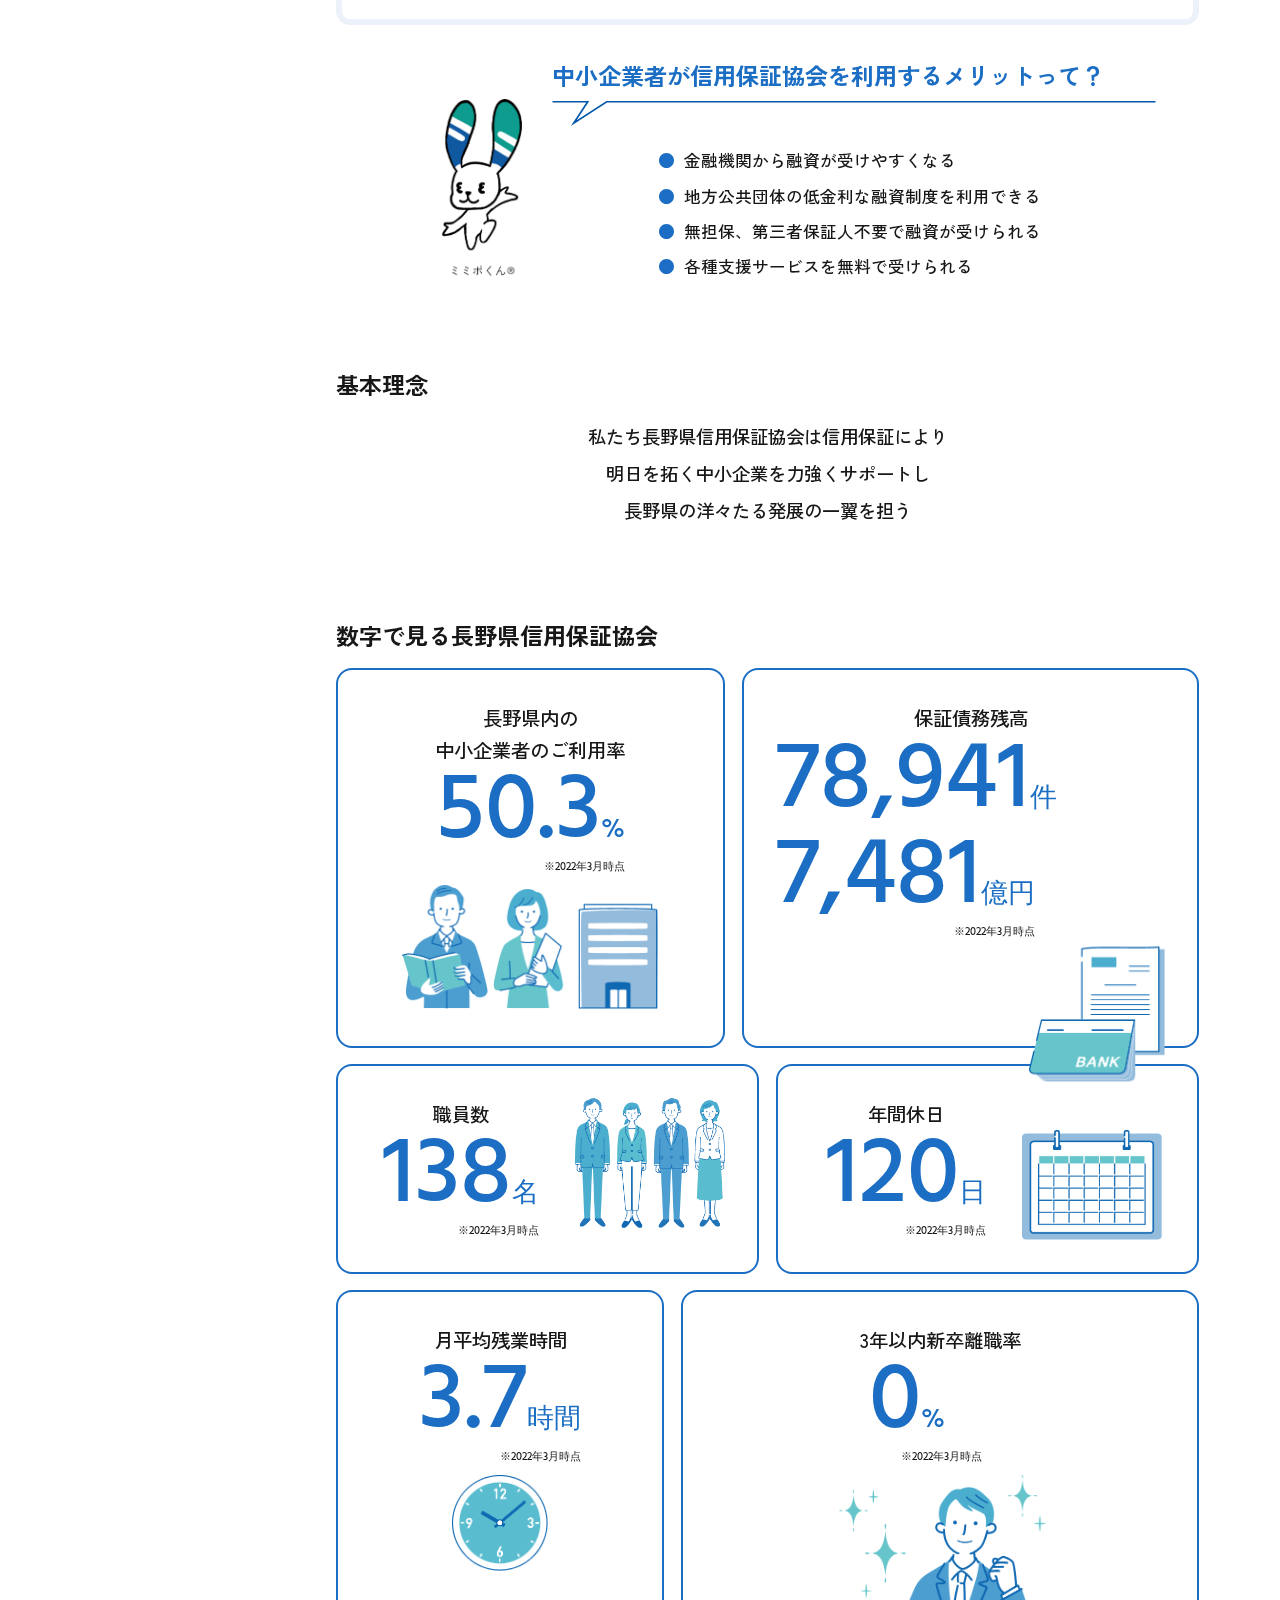
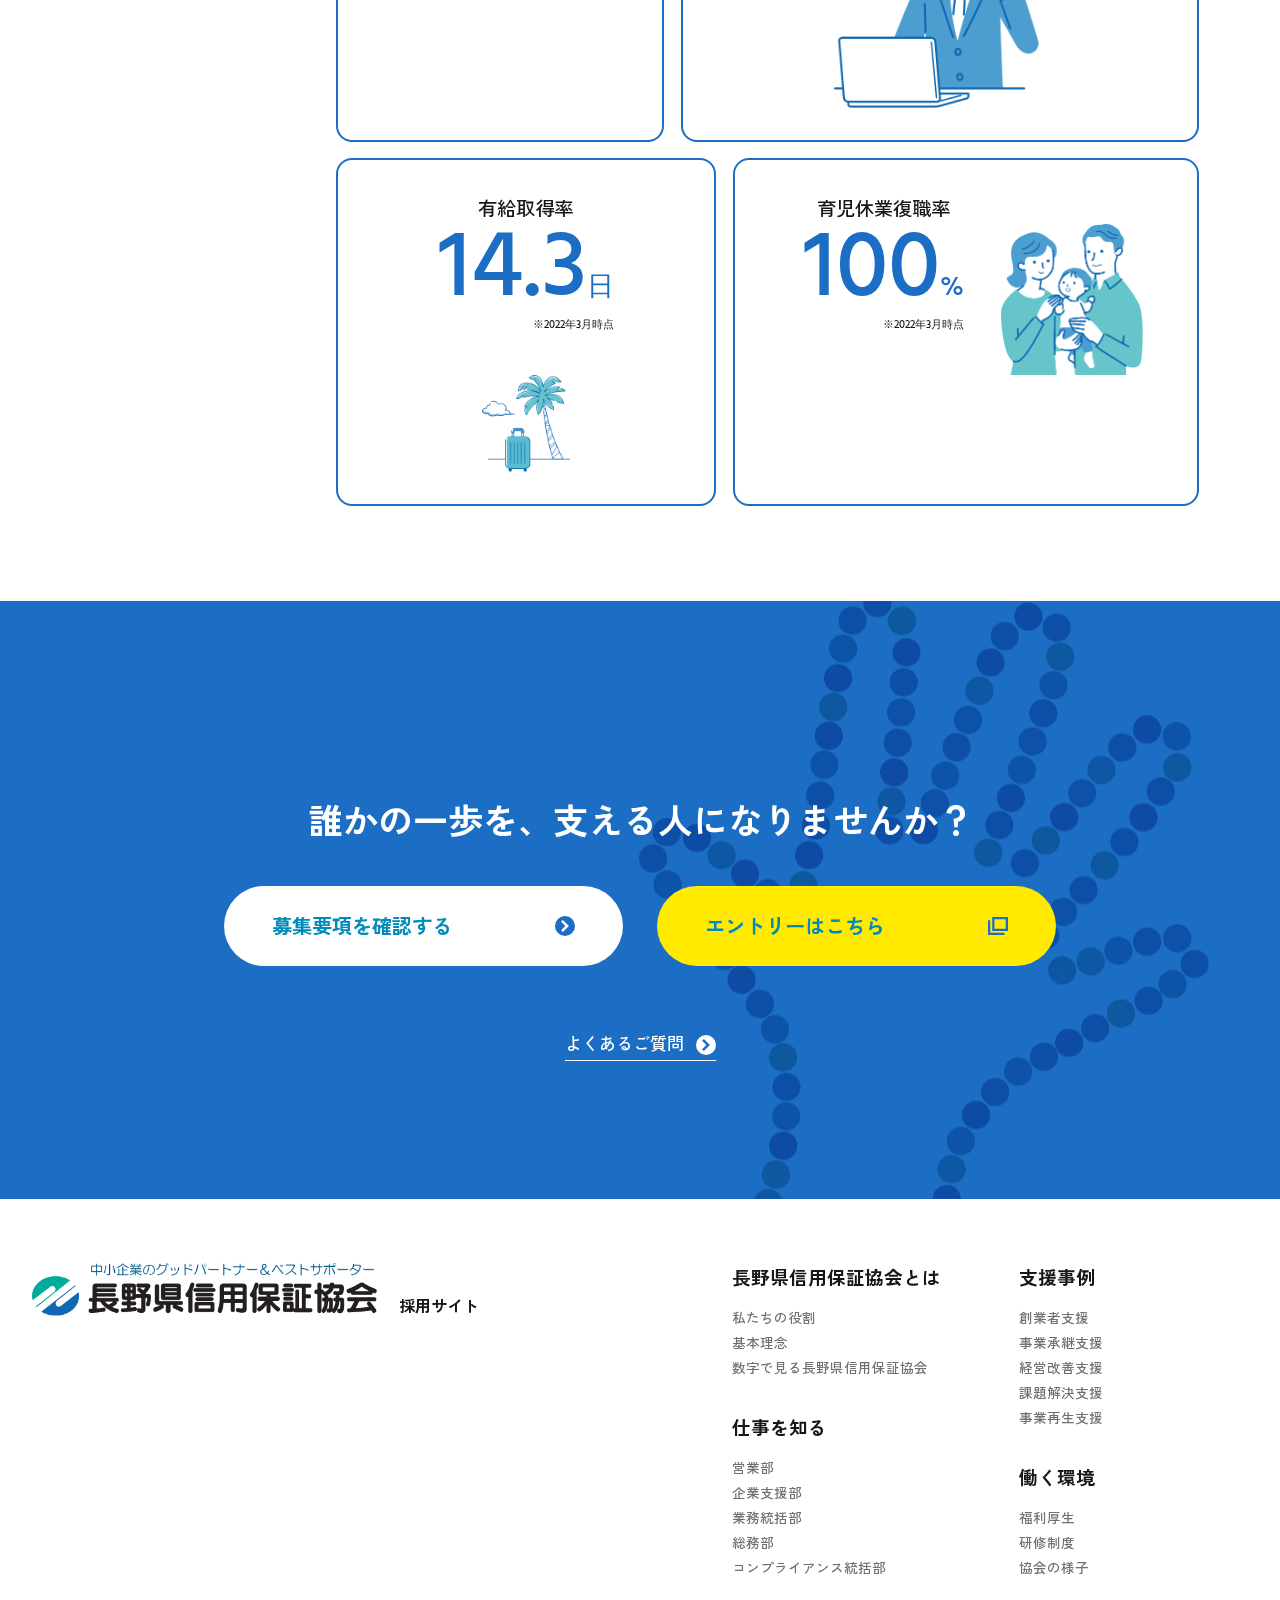
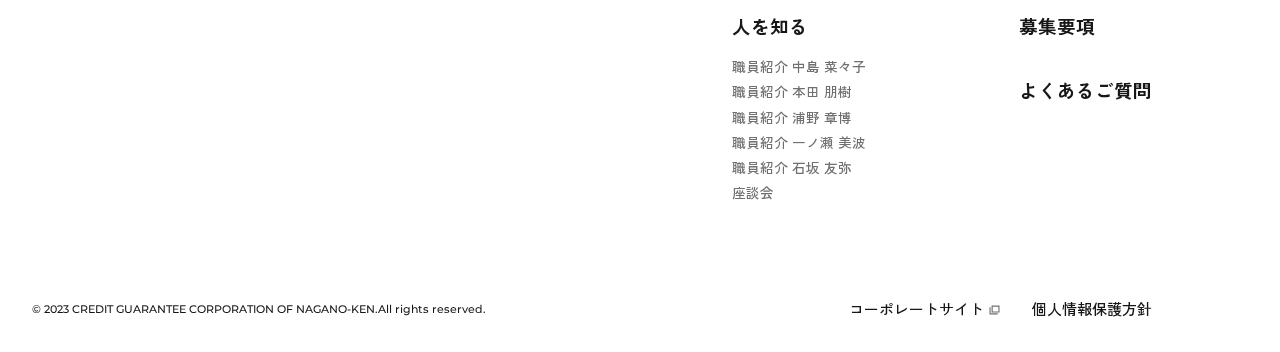
==== commit c93e77d6: "20230331-002" ====
--- a/about/index.html
+++ b/about/index.html
@@ -106,10 +106,79 @@
 
       <div class="p-text-box" id="anchor--03">
         <h2 class="c-text--h2">数字で見る長野県信用保証協会</h2>
-        <section>
-          <div>
-            <h2></h2>
-            <div></div>
+        <section class="p-about--numbers--outer">
+          <div class="p-about--numbers numbers01">
+            <div class="p-about--numbers--flex">
+              <div class="--center">
+                <h2>長野県内の<br>中小企業者のご利用率</h2>
+                <div class="number">50.3<span class="unit">%</span><span class="as_of">※2022年3月時点</span></div>
+              </div>
+              <figure><img src="../assets/img/about/numbers01.png" alt=""></figure>
+            </div>
+          </div>
+          <div class="p-about--numbers numbers02">
+            <div class="p-about--numbers--flex">
+              <div class="--numbers02">
+                <h2>保証債務残高</h2>
+                <div class="--left">
+                  <div class="number">78,941<span class="unit">件</span></div><br>
+                  <div class="number">7,481<span class="unit">億円</span><span class="as_of">※2022年3月時点</span></div>
+                </div>
+              </div>
+              <figure><img src="../assets/img/about/numbers02.png" alt=""></figure>
+            </div>
+          </div>
+          <div class="p-about--numbers numbers03">
+            <div class="p-about--numbers--flex">
+              <div class="--center">
+                <h2>職員数</h2>
+                <div class="number">138<span class="unit">名</span><span class="as_of">※2022年3月時点</span></div>
+              </div>
+              <figure><img src="../assets/img/about/numbers03.png" alt=""></figure>
+            </div>
+          </div>
+          <div class="p-about--numbers numbers04">
+            <div class="p-about--numbers--flex">
+              <div class="--center">
+                <h2>年間休日</h2>
+                <div class="number">120<span class="unit">日</span><span class="as_of">※2022年3月時点</span></div>
+              </div>
+              <figure><img src="../assets/img/about/numbers04.png" alt=""></figure>
+            </div>
+          </div>
+          <div class="p-about--numbers numbers05">
+            <div class="p-about--numbers--flex">
+              <h2>月平均残業時間</h2>
+              <div class="number">3.7<span class="unit">時間</span><span class="as_of">※2022年3月時点</span></div>
+              <figure><img src="../assets/img/about/numbers05.png" alt=""></figure>
+            </div>
+          </div>
+          <div class="p-about--numbers numbers06">
+            <div class="p-about--numbers--flex">
+              <div class="--center">
+                <h2>3年以内新卒離職率</h2>
+                <div class="number">0<span class="unit">%</span><span class="as_of">※2022年3月時点</span></div>
+              </div>
+              <figure><img src="../assets/img/about/numbers06.png" alt=""></figure>
+            </div>
+          </div>
+          <div class="p-about--numbers numbers07">
+            <div class="p-about--numbers--flex">
+              <div class="--center">
+                <h2>有給取得率</h2>
+                <div class="number">14.3<span class="unit">日</span><span class="as_of">※2022年3月時点</span></div>
+              </div>
+              <figure><img src="../assets/img/about/numbers07.png" alt=""></figure>
+            </div>
+          </div>
+          <div class="p-about--numbers numbers08">
+            <div class="p-about--numbers--flex">
+              <div class="--center">
+                <h2>育児休業復職率</h2>
+                <div class="number">100<span class="unit">%</span><span class="as_of">※2022年3月時点</span></div>
+              </div>
+              <figure><img src="../assets/img/about/numbers08.png" alt=""></figure>
+            </div>
           </div>
         </section>
       </div>
--- a/assets/css/style.css
+++ b/assets/css/style.css
@@ -3,6 +3,7 @@
 @import url("https://fonts.googleapis.com/css2?family=Aboreto&display=swap");
 @import url("https://fonts.googleapis.com/css2?family=Montserrat&display=swap");
 @import url("https://fonts.googleapis.com/css2?family=Shippori+Mincho:wght@600&display=swap");
+@import url("https://fonts.googleapis.com/css2?family=Hind:wght@300;400;500;700display=swap");
 /*
 i-functions
 -----------------------------------------------------*/
@@ -87,6 +88,10 @@
           justify-content: space-between;
 }
 
+.l-wrapper__outer {
+  padding-top: clamp(32px, 7.22vw - 1.2px, 112px);
+}
+
 .l-wrapper--left {
   max-width: 100%;
   width: 100%;
@@ -123,6 +128,9 @@
     padding-left: calc(50% - 304px);
     padding-top: clamp(96px, 28.47vw - 268.4px, 178px);
   }
+}
+.l-wrapper--right.--peopel {
+  padding-top: clamp(48px, 22.22vw - 236.4px, 112px);
 }
 
 /*
@@ -256,15 +264,218 @@
   }
 }
 
+.l-hero--people {
+  padding: 0;
+}
+.l-hero--people figure {
+  border-radius: 0;
+  margin-top: 0rem;
+  background: #009EA7;
+  position: relative;
+  padding-top: clamp(224px, 31.41vw + 79.5px, 572px);
+}
+@media screen and (min-width: 900px) {
+  .l-hero--people figure {
+    border-radius: 0.8rem 0 0 0.8rem;
+  }
+}
+.l-hero--people figure figcaption {
+  width: clamp(108px, 6.5vw + 78.1px, 180px);
+  height: clamp(108px, 6.5vw + 78.1px, 180px);
+  font-size: clamp(0.625rem, 0.54vw + 0.46875rem, 1rem);
+  color: #009EA7;
+  border-radius: 50%;
+  background: #fff;
+  display: -ms-grid;
+  display: grid;
+  justify-items: center;
+  -webkit-box-align: center;
+      -ms-flex-align: center;
+          align-items: center;
+  text-align: center;
+  position: absolute;
+  top: 10%;
+  left: 50%;
+  -webkit-transform: translateX(-160%);
+          transform: translateX(-160%);
+  margin: auto;
+}
+@media screen and (min-width: 900px) {
+  .l-hero--people figure figcaption {
+    left: 50%;
+    -webkit-transform: translateX(40%);
+            transform: translateX(40%);
+  }
+}
+.l-hero--people figure img {
+  display: block;
+  position: absolute;
+  bottom: 0;
+  left: 50%;
+  -webkit-transform: translateX(-20%);
+          transform: translateX(-20%);
+  margin: auto;
+  width: auto;
+  height: clamp(248px, 39.17vw + 67.8px, 682px);
+}
+@media screen and (min-width: 900px) {
+  .l-hero--people figure img {
+    left: 50%;
+    -webkit-transform: translateX(-80%);
+            transform: translateX(-80%);
+  }
+}
+@media screen and (min-width: 900px) {
+  .l-hero--people {
+    padding: 0 0 0 8%;
+  }
+}
+@media screen and (min-width: 1280px) {
+  .l-hero--people {
+    padding: 0 0 0 calc(50% - 304px);
+  }
+}
+
+.l-hero--zadankai {
+  position: relative;
+  padding-top: 48px;
+  text-align: center;
+  background: url(../img/people/zadankai/bg.png) repeat-x 50% 100%;
+  background-size: cover;
+}
+.l-hero--zadankai--title {
+  width: clamp(256px, 19.16vw + 83.6px, 384px);
+  text-align: center;
+  margin: 0 auto 20px;
+}
+.l-hero--zadankai--title img {
+  display: block;
+  margin: 0 auto;
+}
+.l-hero--zadankai--text {
+  margin: 0;
+  font-size: clamp(0.875rem, 0.36vw + 0.775rem, 1.125rem);
+  line-height: clamp(24px, 0.36vw + 22.4px, 28px);
+  padding-left: clamp(32px, 0vw + 32px, 32px);
+  padding-right: clamp(32px, 0vw + 32px, 32px);
+}
+.l-hero--zadankai--people {
+  width: 90%;
+  display: block;
+  margin-left: auto;
+  margin-right: auto;
+  margin-top: 0px;
+  text-align: center;
+  position: relative;
+  z-index: 0;
+  display: block;
+}
+@media screen and (min-width: 1280px) {
+  .l-hero--zadankai--people {
+    margin-top: -32px;
+  }
+}
+@media screen and (min-width: 1280px) {
+  .l-hero--zadankai--people {
+    margin-top: -80px;
+  }
+}
+.l-hero--zadankai--balloon {
+  display: none;
+  position: absolute;
+  -ms-flex-wrap: wrap;
+      flex-wrap: wrap;
+  -webkit-box-pack: justify;
+      -ms-flex-pack: justify;
+          justify-content: space-between;
+  left: 50%;
+  -webkit-transform: translate(-50%, 0);
+          transform: translate(-50%, 0);
+  margin-left: clamp(24px, 4.49vw - 16.4px, 54px);
+  bottom: 32px;
+  width: 80%;
+}
+.l-hero--zadankai--balloon div {
+  display: -webkit-box;
+  display: -ms-flexbox;
+  display: flex;
+  -webkit-box-orient: vertical;
+  -webkit-box-direction: normal;
+      -ms-flex-direction: column;
+          flex-direction: column;
+  -webkit-box-pack: center;
+      -ms-flex-pack: center;
+          justify-content: center;
+  -webkit-box-align: center;
+      -ms-flex-align: center;
+          align-items: center;
+  border-radius: 50%;
+  width: clamp(112px, 4.79vw + 68.9px, 144px);
+  height: clamp(112px, 4.79vw + 68.9px, 144px);
+  color: #fff;
+  font-size: clamp(0.875rem, 0.3vw + 0.70625rem, 1rem);
+  position: relative;
+}
+.l-hero--zadankai--balloon div span {
+  margin-top: 6px;
+  font-size: clamp(0.75rem, 0.3vw + 0.58125rem, 0.875rem);
+}
+.l-hero--zadankai--balloon div::before {
+  content: "";
+  width: clamp(18px, 0.45vw + 13.9px, 21px);
+  height: clamp(18px, 0.45vw + 13.9px, 21px);
+  position: absolute;
+  left: 15%;
+  top: 0;
+  display: block;
+  border-radius: 50%;
+}
+.l-hero--zadankai--balloon01 {
+  background: #009EA7;
+}
+.l-hero--zadankai--balloon01::before {
+  background: #009EA7;
+}
+.l-hero--zadankai--balloon02 {
+  background: #009AB5;
+}
+.l-hero--zadankai--balloon02::before {
+  background: #009AB5;
+}
+.l-hero--zadankai--balloon03 {
+  background: #008BBA;
+}
+.l-hero--zadankai--balloon03::before {
+  background: #008BBA;
+}
+.l-hero--zadankai--balloon04 {
+  background: #0075BC;
+}
+.l-hero--zadankai--balloon04::before {
+  background: #0075BC;
+}
+.l-hero--zadankai--balloon05 {
+  background: #0F68B2;
+}
+.l-hero--zadankai--balloon05::before {
+  background: #0F68B2;
+}
+@media screen and (min-width: 768px) {
+  .l-hero--zadankai--balloon {
+    display: -webkit-box;
+    display: -ms-flexbox;
+    display: flex;
+  }
+}
+
 /*
 c-text
 -----------------------------------------------------*/
 .c-text--h1 {
   font-size: clamp(1.5rem, 1.81vw + 0.975rem, 2.75rem);
-  line-height: clamp(24px, 1.81vw + 15.6px, 44px);
+  line-height: clamp(42px, 3.43vw + 26.2px, 80px);
   margin-bottom: clamp(48px, 5.78vw + 21.4px, 112px);
   font-weight: 700;
-  line-height: 1.6rem;
   padding-left: 4%;
 }
 @media screen and (min-width: 1280px) {
@@ -277,12 +488,41 @@
   margin-bottom: clamp(12px, 1.08vw + 7.1px, 24px);
   color: #008BBA;
   display: block;
+  line-height: 1;
+}
+.c-text--h1.--peopel {
+  margin-bottom: clamp(16px, 1.44vw + 9.4px, 32px);
+}
+.c-text--h1.--peopel span {
+  color: #171717;
+  margin-bottom: clamp(32px, 4.33vw + 12.1px, 80px);
 }
 .c-text--h2 {
   font-size: clamp(1.25rem, 0.36vw + 1.15rem, 1.5rem);
   line-height: clamp(20px, 0.36vw + 18.4px, 24px);
   margin-bottom: clamp(16px, 0.72vw + 12.7px, 24px);
   font-weight: 700;
+}
+.c-text--h2.--peopel {
+  font-size: clamp(1rem, 0.54vw + 0.84375rem, 1.375rem);
+  margin-bottom: 80px;
+  padding-left: 4%;
+}
+@media screen and (min-width: 1280px) {
+  .c-text--h2.--peopel {
+    padding-left: 0;
+  }
+}
+.c-text--h2.--peopel span {
+  font-size: clamp(0.75rem, 0.36vw + 0.65rem, 1rem);
+  font-weight: 500;
+}
+.c-text--h2.--peopel2 span {
+  font-size: clamp(0.75rem, 0.36vw + 0.65rem, 1rem);
+  margin-bottom: clamp(24px, 0.72vw + 20.7px, 32px);
+  color: #009EA7;
+  font-weight: 700;
+  display: block;
 }
 .c-text--h3 {
   font-size: clamp(1rem, 0.36vw + 0.9rem, 1.25rem);
@@ -292,6 +532,11 @@
   border-left: 1px solid #1B6EC3;
   font-weight: 500;
 }
+.c-text--h3.--peopel {
+  border: none;
+  padding-left: 0;
+  font-weight: 700;
+}
 .c-text--h4 {
   font-size: clamp(0.875rem, 0.36vw + 0.775rem, 1.125rem);
   line-height: clamp(24px, 0.72vw + 20.7px, 32px);
@@ -304,6 +549,32 @@
 /*
 c-arrow
 -----------------------------------------------------*/
+.c-arrow {
+  display: block;
+  width: 224px;
+  height: 70px;
+  border-radius: 35px;
+  border: 1px solid #1B6EC3;
+  margin: 0 auto;
+  position: relative;
+  z-index: 2;
+}
+.c-arrow span {
+  color: #1B6EC3;
+  border-radius: 35px;
+  font-weight: 700;
+  width: 100%;
+  height: 100%;
+  padding: 0 2.5rem;
+  text-align: left;
+  display: -ms-grid;
+  display: grid;
+  -webkit-box-align: center;
+      -ms-flex-align: center;
+          align-items: center;
+  font-size: clamp(0.875rem, 0.36vw + 0.775rem, 1.125rem);
+  background: url(../img/arw/blue_right.svg) no-repeat calc(100% - 1.5rem) 50% #fff;
+}
 /*
 c-br
 -----------------------------------------------------*/
@@ -2421,6 +2692,896 @@
   .p-about--philosophy {
     text-align: center;
   }
+}
+.p-about--numbers {
+  border: 2px solid #1B6EC3;
+  border-radius: 16px;
+  padding: clamp(16px, 2.83vw + 3px, 32px);
+  padding-bottom: clamp(24px, 4.25vw + 4.4px, 48px);
+  text-align: center;
+}
+.p-about--numbers--outer {
+  display: -webkit-box;
+  display: -ms-flexbox;
+  display: flex;
+  -ms-flex-wrap: wrap;
+      flex-wrap: wrap;
+  gap: 1rem 2%;
+}
+@media screen and (min-width: 1025px) {
+  .p-about--numbers {
+    padding: 2rem;
+  }
+}
+.p-about--numbers h2 {
+  font-size: clamp(0.75rem, 0.9vw + 0.49375rem, 1.375rem);
+  font-weight: 500;
+  line-height: 1.6;
+  text-align: center;
+}
+.p-about--numbers .--left {
+  text-align: left;
+}
+.p-about--numbers .--center {
+  text-align: center;
+}
+.p-about--numbers .number {
+  font-size: clamp(3.5625rem, 4.78vw + 2.1875rem, 6.875rem);
+  color: #1B6EC3;
+  font-weight: 500;
+  line-height: 1;
+  font-family: "Hind", sans-serif;
+  position: relative;
+  display: inline-block;
+}
+.p-about--numbers .number span.unit {
+  font-size: clamp(1.0625rem, 1.26vw + 0.7rem, 1.9375rem);
+  font-weight: 500;
+  line-height: 1;
+}
+.p-about--numbers .number span.as_of {
+  font-size: clamp(0.5625rem, 0.27vw + 0.4875rem, 0.75rem);
+  display: block;
+  position: absolute;
+  right: 0;
+  bottom: -12px;
+  color: #171717;
+}
+.p-about--numbers.numbers01 {
+  width: 100%;
+}
+.p-about--numbers.numbers01 .p-about--numbers--flex {
+  gap: 1.5rem;
+  display: -webkit-box;
+  display: -ms-flexbox;
+  display: flex;
+  -ms-flex-wrap: wrap;
+      flex-wrap: wrap;
+  -webkit-box-pack: center;
+      -ms-flex-pack: center;
+          justify-content: center;
+}
+.p-about--numbers.numbers01 .p-about--numbers--flex .--center {
+  width: clamp(150px, 8.85vw + 109.3px, 200px);
+}
+.p-about--numbers.numbers01 .p-about--numbers--flex figure {
+  display: -webkit-box;
+  display: -ms-flexbox;
+  display: flex;
+  -webkit-box-orient: vertical;
+  -webkit-box-direction: normal;
+      -ms-flex-direction: column;
+          flex-direction: column;
+  -webkit-box-pack: center;
+      -ms-flex-pack: center;
+          justify-content: center;
+  -webkit-box-align: center;
+      -ms-flex-align: center;
+          align-items: center;
+}
+.p-about--numbers.numbers01 .p-about--numbers--flex figure img {
+  width: clamp(150px, 8.85vw + 109.3px, 200px);
+}
+@media screen and (min-width: 1025px) {
+  .p-about--numbers.numbers01 {
+    width: 45%;
+  }
+  .p-about--numbers.numbers01 .p-about--numbers--flex {
+    display: block;
+  }
+  .p-about--numbers.numbers01 .p-about--numbers--flex .--center {
+    width: 100%;
+  }
+  .p-about--numbers.numbers01 .p-about--numbers--flex figure img {
+    width: 80%;
+    display: block;
+    margin: 24px auto 0;
+  }
+}
+.p-about--numbers.numbers02 {
+  width: 100%;
+}
+.p-about--numbers.numbers02 .p-about--numbers--flex {
+  margin: 0 auto;
+  width: 100%;
+  max-width: 326px;
+  padding-bottom: 2rem;
+  position: relative;
+}
+.p-about--numbers.numbers02 .p-about--numbers--flex figure {
+  width: 96px;
+  position: absolute;
+  right: 0px;
+  bottom: 50%;
+  -webkit-transform: translate(0, 50%);
+          transform: translate(0, 50%);
+}
+.p-about--numbers.numbers02 .p-about--numbers--flex figure img {
+  width: 100%;
+}
+@media screen and (min-width: 1025px) {
+  .p-about--numbers.numbers02 {
+    width: 53%;
+  }
+  .p-about--numbers.numbers02 .p-about--numbers--flex {
+    margin: 0 auto;
+    width: 100%;
+    max-width: 406px;
+    padding-bottom: 5.5rem;
+  }
+  .p-about--numbers.numbers02 .p-about--numbers--flex figure {
+    width: 136px;
+    position: absolute;
+    right: 0px;
+    bottom: 0px;
+  }
+  .p-about--numbers.numbers02 .p-about--numbers--flex figure img {
+    width: 100%;
+  }
+}
+.p-about--numbers.numbers03 {
+  width: 100%;
+}
+.p-about--numbers.numbers03 .p-about--numbers--flex {
+  gap: 1.5rem;
+  display: -webkit-box;
+  display: -ms-flexbox;
+  display: flex;
+  -ms-flex-wrap: wrap;
+      flex-wrap: wrap;
+  -webkit-box-pack: center;
+      -ms-flex-pack: center;
+          justify-content: center;
+}
+.p-about--numbers.numbers03 .p-about--numbers--flex .--center {
+  width: clamp(150px, 8.85vw + 109.3px, 200px);
+}
+.p-about--numbers.numbers03 .p-about--numbers--flex figure {
+  display: -webkit-box;
+  display: -ms-flexbox;
+  display: flex;
+  -webkit-box-orient: vertical;
+  -webkit-box-direction: normal;
+      -ms-flex-direction: column;
+          flex-direction: column;
+  -webkit-box-pack: center;
+      -ms-flex-pack: center;
+          justify-content: center;
+  -webkit-box-align: center;
+      -ms-flex-align: center;
+          align-items: center;
+}
+.p-about--numbers.numbers03 .p-about--numbers--flex figure img {
+  width: clamp(150px, 8.85vw + 109.3px, 200px);
+}
+@media screen and (min-width: 1025px) {
+  .p-about--numbers.numbers03 {
+    width: 49%;
+  }
+  .p-about--numbers.numbers03 .p-about--numbers--flex {
+    gap: 1.5rem;
+    display: -webkit-box;
+    display: -ms-flexbox;
+    display: flex;
+    -ms-flex-wrap: wrap;
+        flex-wrap: wrap;
+    -webkit-box-pack: center;
+        -ms-flex-pack: center;
+            justify-content: center;
+  }
+  .p-about--numbers.numbers03 .p-about--numbers--flex .--center {
+    width: 180px;
+  }
+  .p-about--numbers.numbers03 .p-about--numbers--flex figure {
+    display: -webkit-box;
+    display: -ms-flexbox;
+    display: flex;
+    -webkit-box-orient: vertical;
+    -webkit-box-direction: normal;
+        -ms-flex-direction: column;
+            flex-direction: column;
+    -webkit-box-pack: center;
+        -ms-flex-pack: center;
+            justify-content: center;
+    -webkit-box-align: center;
+        -ms-flex-align: center;
+            align-items: center;
+  }
+  .p-about--numbers.numbers03 .p-about--numbers--flex figure img {
+    width: 150px;
+  }
+}
+.p-about--numbers.numbers04 {
+  width: 49%;
+}
+.p-about--numbers.numbers04 .p-about--numbers--flex {
+  display: block;
+}
+.p-about--numbers.numbers04 .p-about--numbers--flex figure {
+  display: -webkit-box;
+  display: -ms-flexbox;
+  display: flex;
+  -webkit-box-orient: vertical;
+  -webkit-box-direction: normal;
+      -ms-flex-direction: column;
+          flex-direction: column;
+  -webkit-box-pack: center;
+      -ms-flex-pack: center;
+          justify-content: center;
+  -webkit-box-align: center;
+      -ms-flex-align: center;
+          align-items: center;
+}
+.p-about--numbers.numbers04 .p-about--numbers--flex figure img {
+  margin-top: 32px;
+  width: 45%;
+}
+@media screen and (min-width: 1025px) {
+  .p-about--numbers.numbers04 .p-about--numbers--flex {
+    gap: 1.5rem;
+    display: -webkit-box;
+    display: -ms-flexbox;
+    display: flex;
+    -ms-flex-wrap: wrap;
+        flex-wrap: wrap;
+    -webkit-box-pack: center;
+        -ms-flex-pack: center;
+            justify-content: center;
+  }
+  .p-about--numbers.numbers04 .p-about--numbers--flex .--center {
+    width: 184px;
+  }
+  .p-about--numbers.numbers04 .p-about--numbers--flex figure {
+    display: -webkit-box;
+    display: -ms-flexbox;
+    display: flex;
+    -webkit-box-orient: vertical;
+    -webkit-box-direction: normal;
+        -ms-flex-direction: column;
+            flex-direction: column;
+    -webkit-box-pack: center;
+        -ms-flex-pack: center;
+            justify-content: center;
+    -webkit-box-align: center;
+        -ms-flex-align: center;
+            align-items: center;
+  }
+  .p-about--numbers.numbers04 .p-about--numbers--flex figure img {
+    width: 140px;
+  }
+}
+.p-about--numbers.numbers05 {
+  width: 49%;
+}
+.p-about--numbers.numbers05 figure img {
+  display: block;
+  margin: 32px auto 0;
+  width: 45%;
+}
+@media screen and (min-width: 1025px) {
+  .p-about--numbers.numbers05 {
+    width: 38%;
+  }
+  .p-about--numbers.numbers05 figure {
+    display: -webkit-box;
+    display: -ms-flexbox;
+    display: flex;
+    -webkit-box-orient: vertical;
+    -webkit-box-direction: normal;
+        -ms-flex-direction: column;
+            flex-direction: column;
+    -webkit-box-pack: center;
+        -ms-flex-pack: center;
+            justify-content: center;
+    -webkit-box-align: center;
+        -ms-flex-align: center;
+            align-items: center;
+  }
+  .p-about--numbers.numbers05 figure img {
+    width: 96px;
+    display: block;
+    margin: 24px auto 0;
+  }
+}
+.p-about--numbers.numbers06 {
+  width: 100%;
+}
+.p-about--numbers.numbers06 .p-about--numbers--flex {
+  gap: 1.5rem;
+  display: -webkit-box;
+  display: -ms-flexbox;
+  display: flex;
+  -ms-flex-wrap: wrap;
+      flex-wrap: wrap;
+  -webkit-box-pack: center;
+      -ms-flex-pack: center;
+          justify-content: center;
+}
+.p-about--numbers.numbers06 .p-about--numbers--flex .--center {
+  width: clamp(150px, 0vw + 150px, 150px);
+}
+.p-about--numbers.numbers06 .p-about--numbers--flex .--center .number {
+  width: clamp(120px, 5.31vw + 95.6px, 150px);
+}
+.p-about--numbers.numbers06 .p-about--numbers--flex figure {
+  display: -webkit-box;
+  display: -ms-flexbox;
+  display: flex;
+  -webkit-box-orient: vertical;
+  -webkit-box-direction: normal;
+      -ms-flex-direction: column;
+          flex-direction: column;
+  -webkit-box-pack: center;
+      -ms-flex-pack: center;
+          justify-content: center;
+  -webkit-box-align: center;
+      -ms-flex-align: center;
+          align-items: center;
+}
+.p-about--numbers.numbers06 .p-about--numbers--flex figure img {
+  width: clamp(150px, 8.85vw + 109.3px, 200px);
+}
+@media screen and (min-width: 1025px) {
+  .p-about--numbers.numbers06 {
+    width: 60%;
+  }
+  .p-about--numbers.numbers06 .p-about--numbers--flex {
+    gap: 1.5rem;
+    display: -webkit-box;
+    display: -ms-flexbox;
+    display: flex;
+    -ms-flex-wrap: wrap;
+        flex-wrap: wrap;
+    -webkit-box-pack: center;
+        -ms-flex-pack: center;
+            justify-content: center;
+  }
+  .p-about--numbers.numbers06 .p-about--numbers--flex .--center {
+    width: 216px;
+  }
+  .p-about--numbers.numbers06 .p-about--numbers--flex .--center .number {
+    display: block;
+    text-align: center;
+  }
+  .p-about--numbers.numbers06 .p-about--numbers--flex figure {
+    display: -webkit-box;
+    display: -ms-flexbox;
+    display: flex;
+    -webkit-box-orient: vertical;
+    -webkit-box-direction: normal;
+        -ms-flex-direction: column;
+            flex-direction: column;
+    -webkit-box-pack: center;
+        -ms-flex-pack: center;
+            justify-content: center;
+    -webkit-box-align: center;
+        -ms-flex-align: center;
+            align-items: center;
+  }
+  .p-about--numbers.numbers06 .p-about--numbers--flex figure img {
+    width: 212px;
+  }
+}
+.p-about--numbers.numbers07 {
+  width: 49%;
+}
+.p-about--numbers.numbers07 .p-about--numbers--flex {
+  display: block;
+}
+.p-about--numbers.numbers07 .p-about--numbers--flex figure {
+  display: -webkit-box;
+  display: -ms-flexbox;
+  display: flex;
+  -webkit-box-orient: vertical;
+  -webkit-box-direction: normal;
+      -ms-flex-direction: column;
+          flex-direction: column;
+  -webkit-box-pack: center;
+      -ms-flex-pack: center;
+          justify-content: center;
+  -webkit-box-align: center;
+      -ms-flex-align: center;
+          align-items: center;
+}
+.p-about--numbers.numbers07 .p-about--numbers--flex figure img {
+  margin-top: 32px;
+  width: 70%;
+}
+@media screen and (min-width: 1025px) {
+  .p-about--numbers.numbers07 {
+    width: 44%;
+  }
+  .p-about--numbers.numbers07 .p-about--numbers--flex {
+    gap: 1.5rem;
+    display: -webkit-box;
+    display: -ms-flexbox;
+    display: flex;
+    -ms-flex-wrap: wrap;
+        flex-wrap: wrap;
+    -webkit-box-pack: center;
+        -ms-flex-pack: center;
+            justify-content: center;
+  }
+  .p-about--numbers.numbers07 .p-about--numbers--flex .--center {
+    width: 202px;
+  }
+  .p-about--numbers.numbers07 .p-about--numbers--flex figure {
+    display: -webkit-box;
+    display: -ms-flexbox;
+    display: flex;
+    -webkit-box-orient: vertical;
+    -webkit-box-direction: normal;
+        -ms-flex-direction: column;
+            flex-direction: column;
+    -webkit-box-pack: center;
+        -ms-flex-pack: center;
+            justify-content: center;
+    -webkit-box-align: center;
+        -ms-flex-align: center;
+            align-items: center;
+  }
+  .p-about--numbers.numbers07 .p-about--numbers--flex figure img {
+    width: 88px;
+  }
+}
+.p-about--numbers.numbers08 {
+  width: 49%;
+}
+.p-about--numbers.numbers08 .p-about--numbers--flex {
+  display: block;
+}
+.p-about--numbers.numbers08 .p-about--numbers--flex figure {
+  display: -webkit-box;
+  display: -ms-flexbox;
+  display: flex;
+  -webkit-box-orient: vertical;
+  -webkit-box-direction: normal;
+      -ms-flex-direction: column;
+          flex-direction: column;
+  -webkit-box-pack: center;
+      -ms-flex-pack: center;
+          justify-content: center;
+  -webkit-box-align: center;
+      -ms-flex-align: center;
+          align-items: center;
+}
+.p-about--numbers.numbers08 .p-about--numbers--flex figure img {
+  margin-top: 32px;
+  width: 70%;
+}
+@media screen and (min-width: 1025px) {
+  .p-about--numbers.numbers08 {
+    width: 54%;
+  }
+  .p-about--numbers.numbers08 .p-about--numbers--flex {
+    gap: 1.5rem;
+    display: -webkit-box;
+    display: -ms-flexbox;
+    display: flex;
+    -ms-flex-wrap: wrap;
+        flex-wrap: wrap;
+    -webkit-box-pack: center;
+        -ms-flex-pack: center;
+            justify-content: center;
+  }
+  .p-about--numbers.numbers08 .p-about--numbers--flex .--center {
+    width: 188px;
+  }
+  .p-about--numbers.numbers08 .p-about--numbers--flex figure {
+    display: -webkit-box;
+    display: -ms-flexbox;
+    display: flex;
+    -webkit-box-orient: vertical;
+    -webkit-box-direction: normal;
+        -ms-flex-direction: column;
+            flex-direction: column;
+    -webkit-box-pack: center;
+        -ms-flex-pack: center;
+            justify-content: center;
+    -webkit-box-align: center;
+        -ms-flex-align: center;
+            align-items: center;
+  }
+  .p-about--numbers.numbers08 .p-about--numbers--flex figure img {
+    width: 142px;
+  }
+}
+
+/*
+p-people
+-----------------------------------------------------*/
+.p-people--intro {
+  display: block;
+}
+@media screen and (min-width: 768px) {
+  .p-people--intro {
+    display: -webkit-box;
+    display: -ms-flexbox;
+    display: flex;
+    -ms-flex-wrap: wrap;
+        flex-wrap: wrap;
+    -webkit-box-pack: justify;
+        -ms-flex-pack: justify;
+            justify-content: space-between;
+    gap: 2rem;
+  }
+}
+.p-people--intro--div {
+  position: relative;
+  display: block;
+  width: 100%;
+  margin: 0 auto;
+}
+@media screen and (min-width: 540px) {
+  .p-people--intro--div {
+    width: 80%;
+  }
+}
+@media screen and (min-width: 768px) {
+  .p-people--intro--div {
+    width: calc(39% + 3rem);
+    padding-right: 3rem;
+    margin: 0;
+  }
+}
+.p-people--intro--div figure {
+  margin: 0 0 24px;
+  position: relative;
+  width: 100%;
+  padding-left: 0;
+  padding-right: 30%;
+}
+@media screen and (min-width: 768px) {
+  .p-people--intro--div figure {
+    width: 100%;
+    padding-right: 0;
+  }
+}
+.p-people--intro--div figure figcaption {
+  width: clamp(134px, 2.35vw + 123.2px, 160px);
+  height: clamp(134px, 2.35vw + 123.2px, 160px);
+  font-size: clamp(0.75rem, 0.18vw + 0.7rem, 0.875rem);
+  border-radius: 50%;
+  background: #009EA7;
+  color: #fff;
+  display: -ms-grid;
+  display: grid;
+  justify-items: center;
+  -webkit-box-align: center;
+      -ms-flex-align: center;
+          align-items: center;
+  text-align: center;
+  position: absolute;
+  top: 24px;
+  bottom: auto;
+  right: calc(50% - 172px);
+}
+@media screen and (min-width: 540px) {
+  .p-people--intro--div figure figcaption {
+    top: 24px;
+    bottom: auto;
+    right: calc(50% - 172px);
+  }
+}
+@media screen and (min-width: 768px) {
+  .p-people--intro--div figure figcaption {
+    top: auto;
+    bottom: -12px;
+    right: -50px;
+  }
+}
+.p-people--intro--div h2 {
+  width: 40%;
+  text-align: center;
+  position: absolute;
+  bottom: 32px;
+  right: 0;
+  text-align: center;
+  font-weight: 700;
+  font-size: clamp(1rem, 0.45vw + 0.86875rem, 1.3125rem);
+}
+.p-people--intro--div h2 span {
+  display: block;
+  margin-top: clamp(6px, 0.54vw + 3.5px, 12px);
+  font-weight: 500;
+  font-size: clamp(0.75rem, 0.18vw + 0.7rem, 0.875rem);
+}
+@media screen and (min-width: 768px) {
+  .p-people--intro--div h2 {
+    position: static;
+    width: 100%;
+  }
+}
+.p-people--intro--div:nth-child(even) figure {
+  padding-right: 0;
+  padding-left: 30%;
+}
+@media screen and (min-width: 768px) {
+  .p-people--intro--div:nth-child(even) figure {
+    padding-right: 0;
+    padding-left: 0;
+  }
+}
+.p-people--intro--div:nth-child(even) figure figcaption {
+  left: calc(50% - 172px);
+}
+@media screen and (min-width: 540px) {
+  .p-people--intro--div:nth-child(even) figure figcaption {
+    top: 24px;
+    bottom: auto;
+    right: auto;
+    left: calc(50% - 172px);
+  }
+}
+@media screen and (min-width: 768px) {
+  .p-people--intro--div:nth-child(even) figure figcaption {
+    top: auto;
+    bottom: -12px;
+    right: -50px;
+    left: auto;
+  }
+}
+.p-people--intro--div:nth-child(even) h2 {
+  bottom: 32px;
+  right: auto;
+  left: 0;
+}
+@media screen and (min-width: 768px) {
+  .p-people--intro--div:nth-child(even) h2 {
+    bottom: 32px;
+    right: 0;
+    left: auto;
+  }
+}
+.p-people--intro--div.intro_02 figure figcaption {
+  background: #009AB5;
+}
+.p-people--intro--div.intro_03 figure figcaption {
+  background: #008BBA;
+}
+.p-people--intro--div.intro_04 figure figcaption {
+  background: #0075BC;
+}
+.p-people--intro--div.intro_05 figure figcaption {
+  background: #0F68B2;
+}
+.p-people--intro--other {
+  gap: 2rem 1rem;
+}
+@media screen and (min-width: 900px) {
+  .p-people--intro--other {
+    padding-right: 2rem;
+  }
+}
+@media screen and (min-width: 900px) {
+  .p-people--intro--other .p-people--intro--div {
+    width: 20%;
+    padding: 0;
+  }
+}
+@media screen and (min-width: 900px) {
+  .p-people--intro--other .p-people--intro--div figure figcaption {
+    width: 112px;
+    height: 112px;
+    font-size: 11px;
+    bottom: -24px;
+  }
+}
+.p-people--bnr {
+  background: url(../img/people/zadankai_bg.png) no-repeat 50% 0;
+  background-size: cover;
+  padding: 52px 0 0;
+  text-align: center;
+}
+.p-people--bnr--title {
+  text-align: center;
+  margin: 0 auto 20px;
+}
+.p-people--bnr--title img {
+  display: block;
+  margin: 0 auto;
+}
+.p-people--bnr--people {
+  position: relative;
+  z-index: 0;
+  margin-top: -48px;
+}
+.p-people--schedule {
+  background: #ebf6f9;
+  border-radius: 15px;
+  padding: 52px 72px;
+}
+@media screen and (min-width: 900px) {
+  .p-people--schedule dl {
+    -webkit-column-count: 2;
+       -moz-column-count: 2;
+            column-count: 2;
+  }
+}
+.p-people--schedule dl div {
+  display: -webkit-box;
+  display: -ms-flexbox;
+  display: flex;
+  gap: 0 2.5rem;
+}
+.p-people--schedule dl div dt {
+  padding: 10px 0;
+  position: relative;
+  width: 3rem;
+}
+.p-people--schedule dl div dt::after {
+  content: "";
+  width: 9px;
+  height: 9px;
+  background: #469ca5;
+  border-radius: 50%;
+  position: absolute;
+  right: -19px;
+  top: 19px;
+}
+.p-people--schedule dl div dd {
+  padding: 10px 0;
+  position: relative;
+}
+.p-people--schedule dl div dd::before {
+  content: "";
+  width: 1px;
+  height: 100%;
+  background: #469ca5;
+  position: absolute;
+  top: 0;
+  left: -26px;
+}
+.p-people--schedule dl div:first-child dd::before {
+  top: 20px;
+}
+.p-people--schedule dl div:last-child dd::before {
+  top: -20px;
+}
+
+/*
+p-zadankai
+-----------------------------------------------------*/
+.p-zadankai--member {
+  display: block;
+  text-align: center;
+}
+.p-zadankai--member h2 {
+  font-family: "Hind", sans-serif;
+  font-size: clamp(0.75rem, 1.36vw + 0.3625rem, 1.125rem);
+  font-weight: 500;
+  text-align: center;
+  margin-bottom: 10px;
+}
+.p-zadankai--member--list {
+  display: -webkit-box;
+  display: -ms-flexbox;
+  display: flex;
+  -ms-flex-wrap: wrap;
+      flex-wrap: wrap;
+  -webkit-box-pack: center;
+      -ms-flex-pack: center;
+          justify-content: center;
+  gap: 2rem 5%;
+}
+.p-zadankai--member--list figure {
+  width: 30%;
+}
+.p-zadankai--member--list figure img {
+  width: 100%;
+}
+.p-zadankai--member--list figure figcaption {
+  width: 100%;
+  margin-top: 6px;
+  font-size: clamp(0.8125rem, 1.14vw + 0.48125rem, 1.125rem);
+  font-weight: 700;
+  text-align: center;
+}
+.p-zadankai--member--list figure figcaption span {
+  display: block;
+  font-size: clamp(0.625rem, 0.91vw + 0.3625rem, 0.875rem);
+  font-weight: 500;
+}
+.p-zadankai--member--list figure:nth-child(1) {
+  margin-left: 1rem;
+}
+.p-zadankai--member--list figure:nth-child(2) {
+  margin-right: 1rem;
+}
+@media screen and (min-width: 768px) {
+  .p-zadankai--member {
+    display: none;
+  }
+}
+.p-zadankai--q-title {
+  border: 2px solid #1B6EC3;
+  padding-top: clamp(16px, 1.44vw + 9.4px, 32px);
+  padding-bottom: clamp(16px, 1.44vw + 9.4px, 32px);
+  padding-left: clamp(54px, 3.79vw + 36.6px, 96px);
+  padding-right: clamp(24px, 3.61vw + 7.4px, 64px);
+  font-size: clamp(1.125rem, 0.9vw + 0.86875rem, 1.75rem);
+  font-weight: 700;
+  color: #1B6EC3;
+  border-radius: 200px;
+  background: url(../img/people/zadankai/bg2.png) repeat 0 50%;
+  background-size: 540px;
+  position: relative;
+}
+.p-zadankai--q-title::before {
+  content: "Q1";
+  font-size: clamp(1.125rem, 0.9vw + 0.86875rem, 1.75rem);
+  font-weight: 700;
+  color: #1B6EC3;
+  position: absolute;
+  top: 0%;
+  left: 0;
+  margin-top: clamp(16px, 1.71vw + 8.2px, 35px);
+  margin-left: clamp(20px, 2.53vw + 8.3px, 48px);
+  font-family: "Hind", sans-serif;
+}
+.p-zadankai--q-title.--q-title02::before {
+  content: "Q2";
+}
+.p-zadankai--q-title.--q-title03::before {
+  content: "Q3";
+}
+.p-zadankai--dl {
+  margin-top: clamp(24px, 0.72vw + 20.7px, 32px);
+  margin-bottom: clamp(24px, 0.72vw + 20.7px, 32px);
+}
+.p-zadankai--dl div {
+  display: -webkit-box;
+  display: -ms-flexbox;
+  display: flex;
+  -ms-flex-wrap: wrap;
+      flex-wrap: wrap;
+  gap: 0 1.5rem;
+}
+.p-zadankai--dl div dt {
+  width: 55px;
+}
+@media screen and (min-width: 768px) {
+  .p-zadankai--dl div dt {
+    width: 84px;
+  }
+}
+.p-zadankai--dl div dt figcaption {
+  font-size: clamp(0.625rem, 0.27vw + 0.55rem, 0.8125rem);
+  font-weight: 700;
+  text-align: center;
+}
+.p-zadankai--dl div dd {
+  width: calc(100% - (55px + 2rem));
+  font-size: clamp(0.875rem, 0.18vw + 0.825rem, 1rem);
+  line-height: clamp(28px, 0.36vw + 26.4px, 32px);
+}
+@media screen and (min-width: 768px) {
+  .p-zadankai--dl div dd {
+    width: calc(100% - (84px + 2rem));
+  }
+}
+.p-zadankai--dl div + div {
+  margin-top: clamp(24px, 0.72vw + 20.7px, 32px);
 }
 
 /* =====================================================
